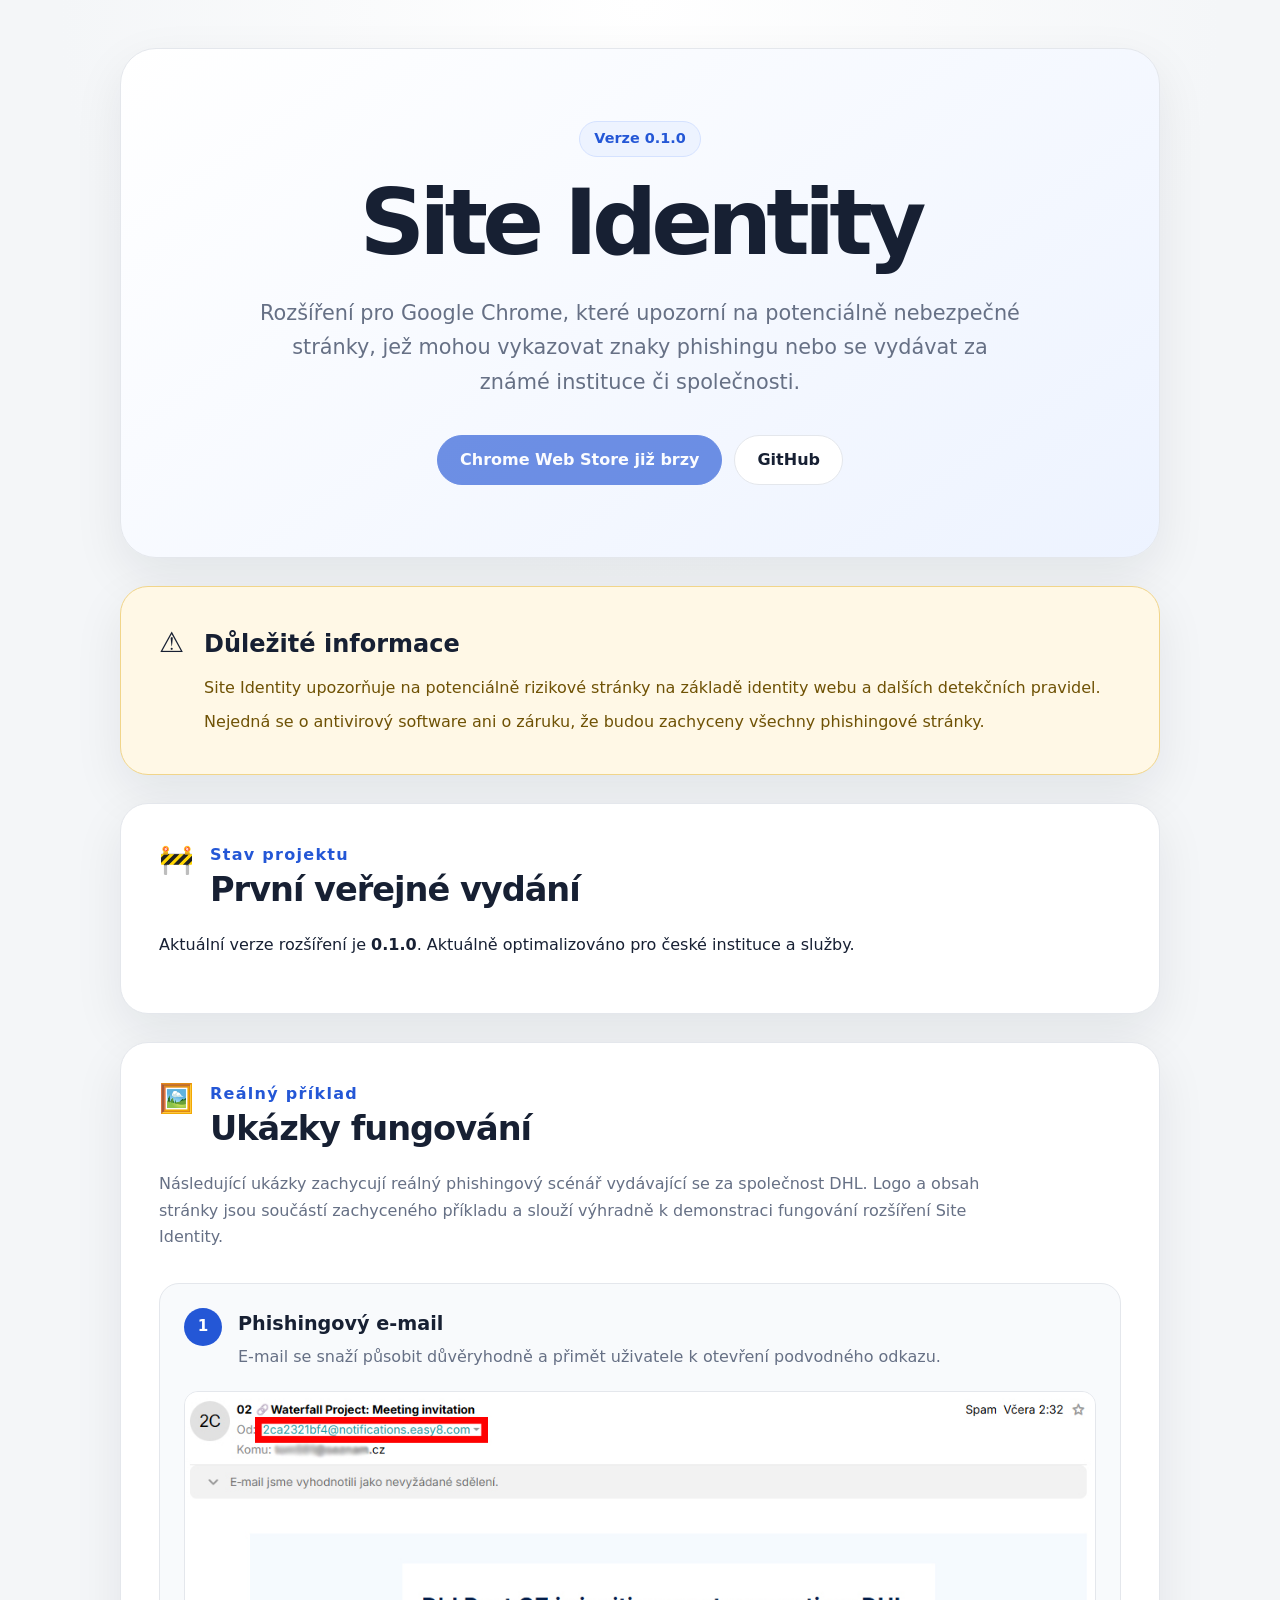
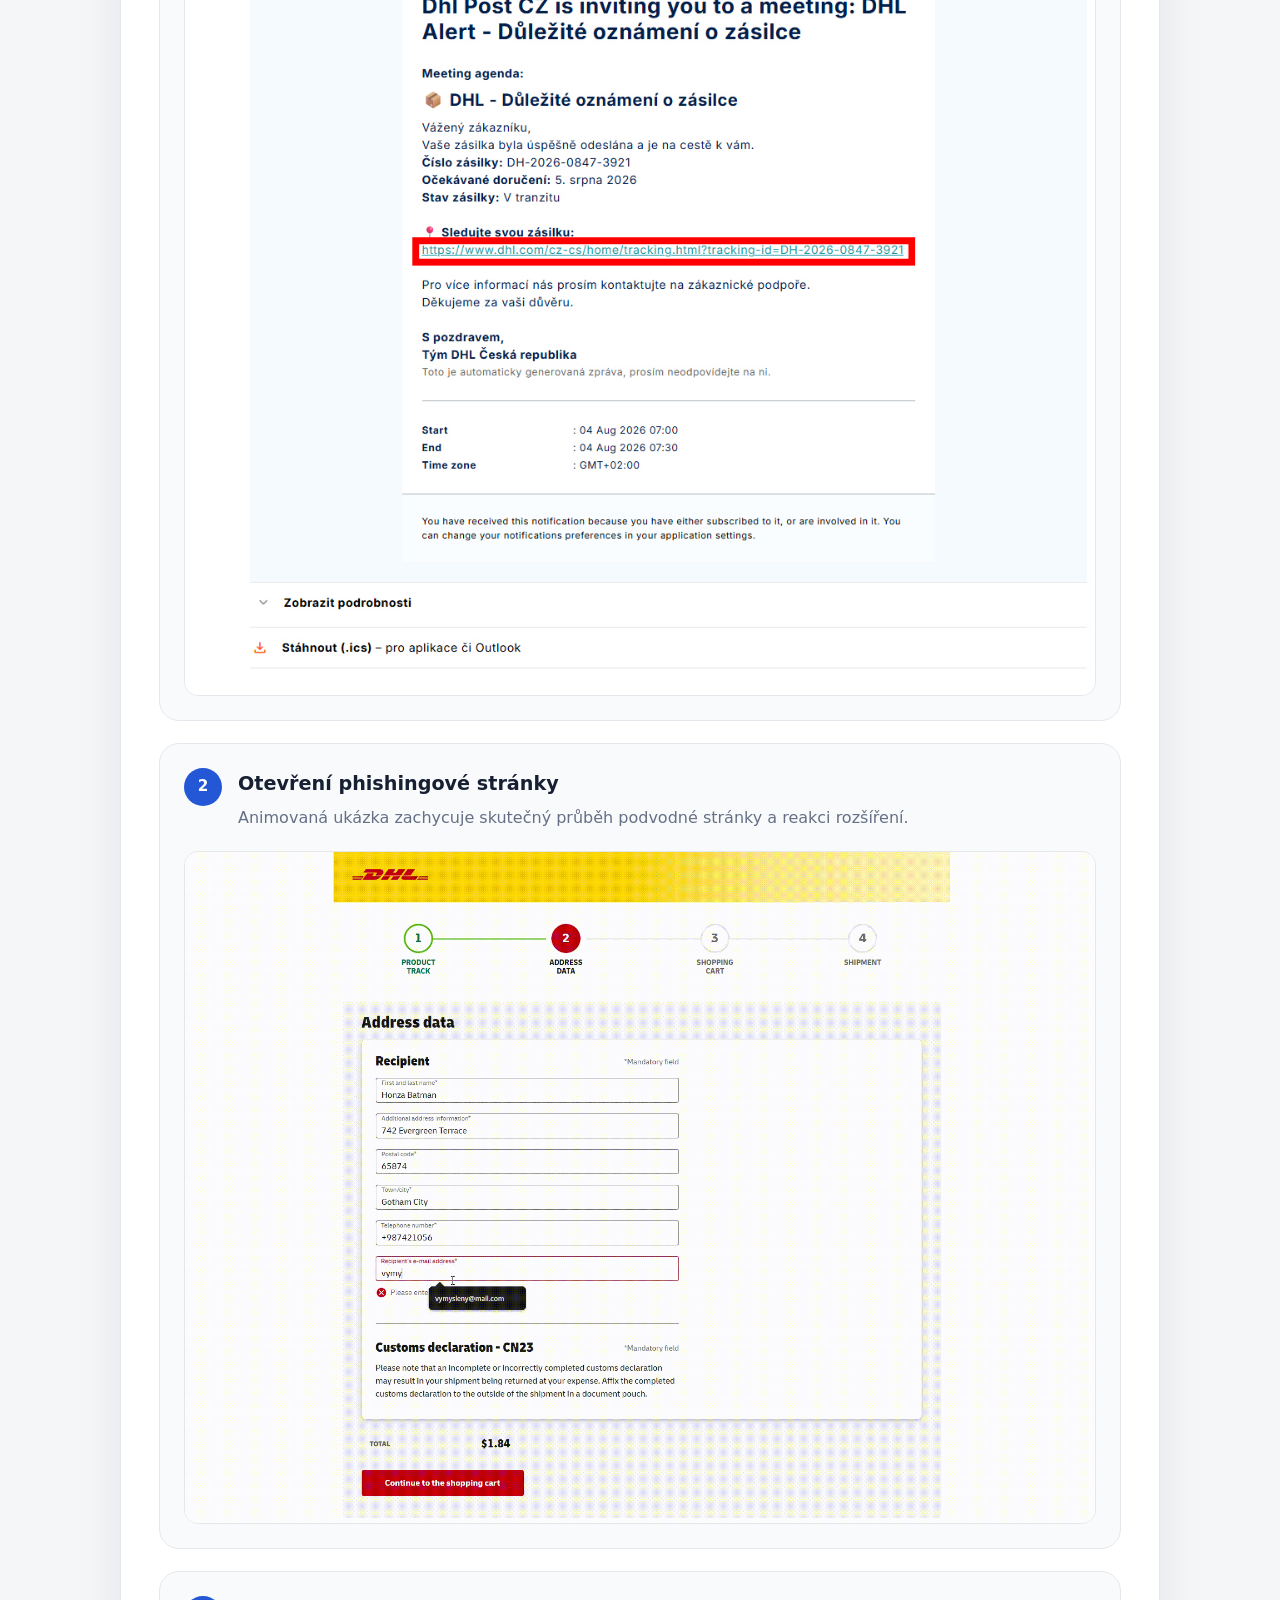
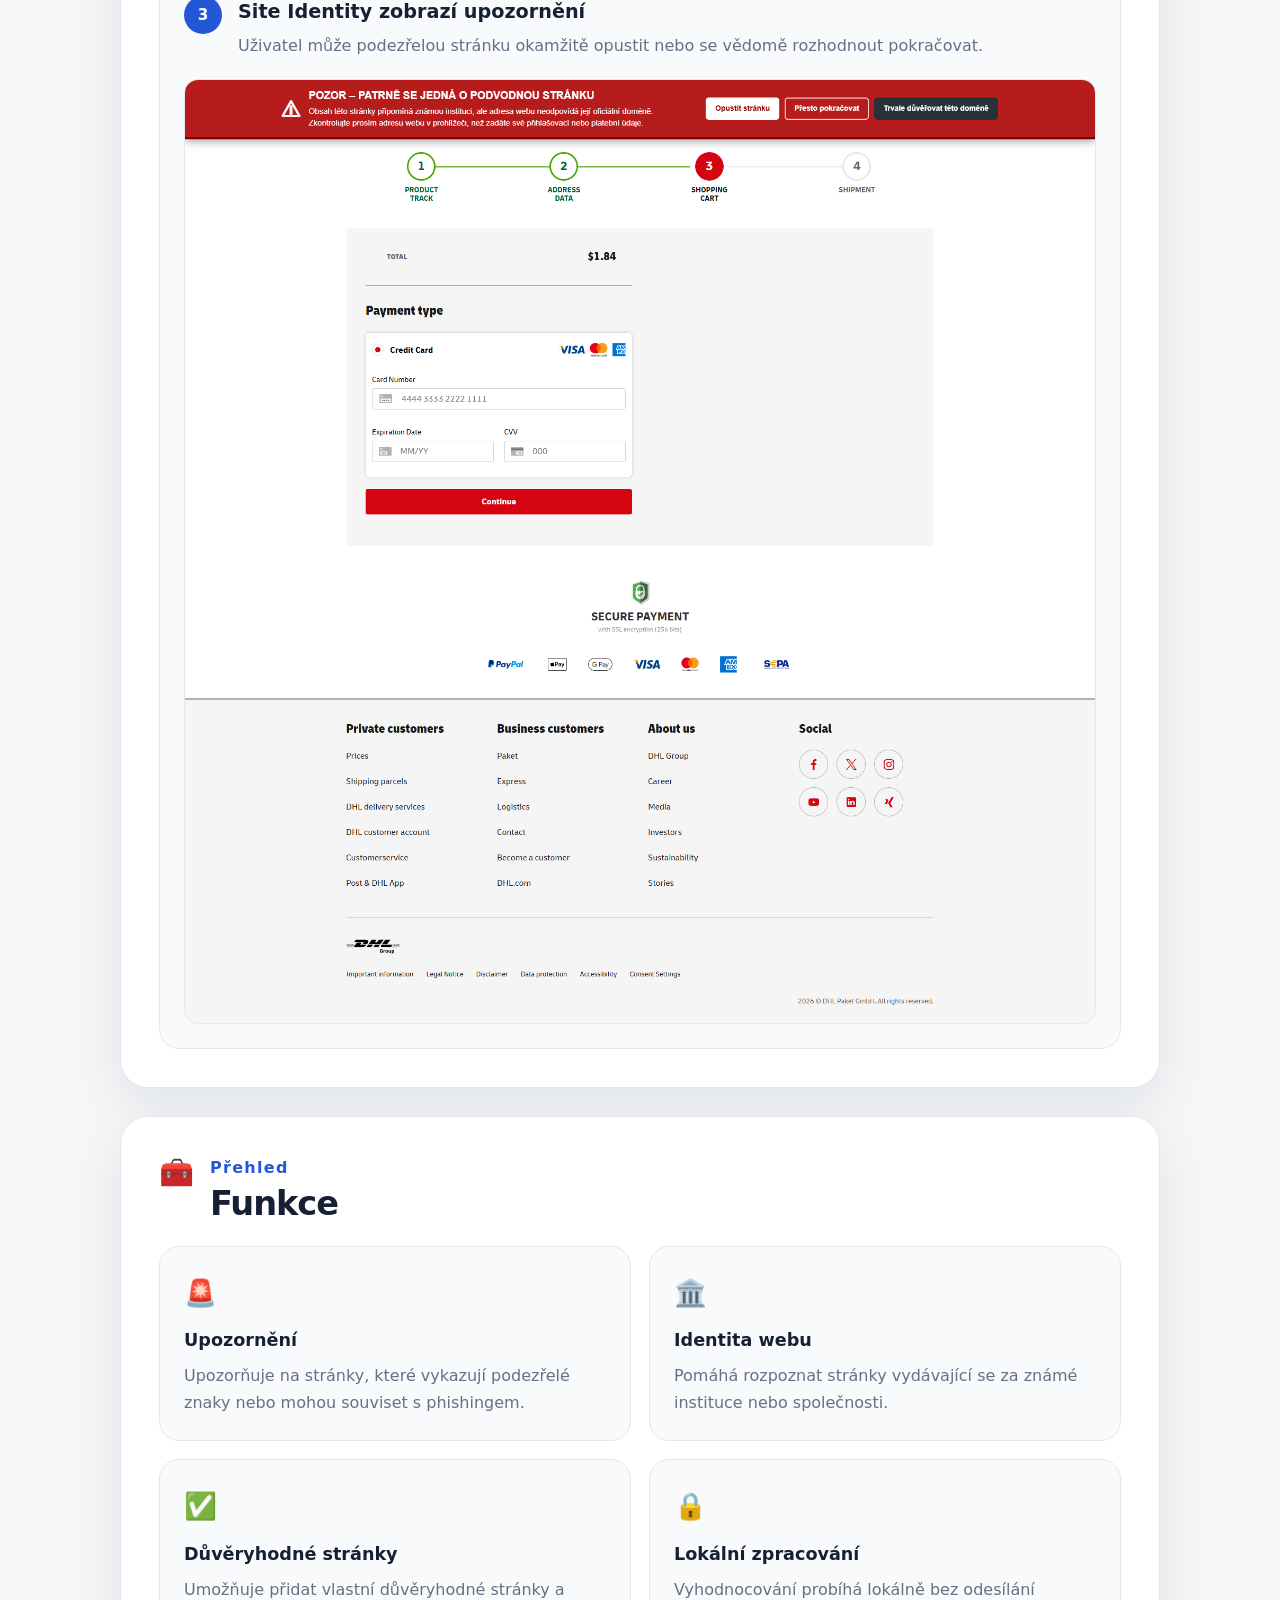
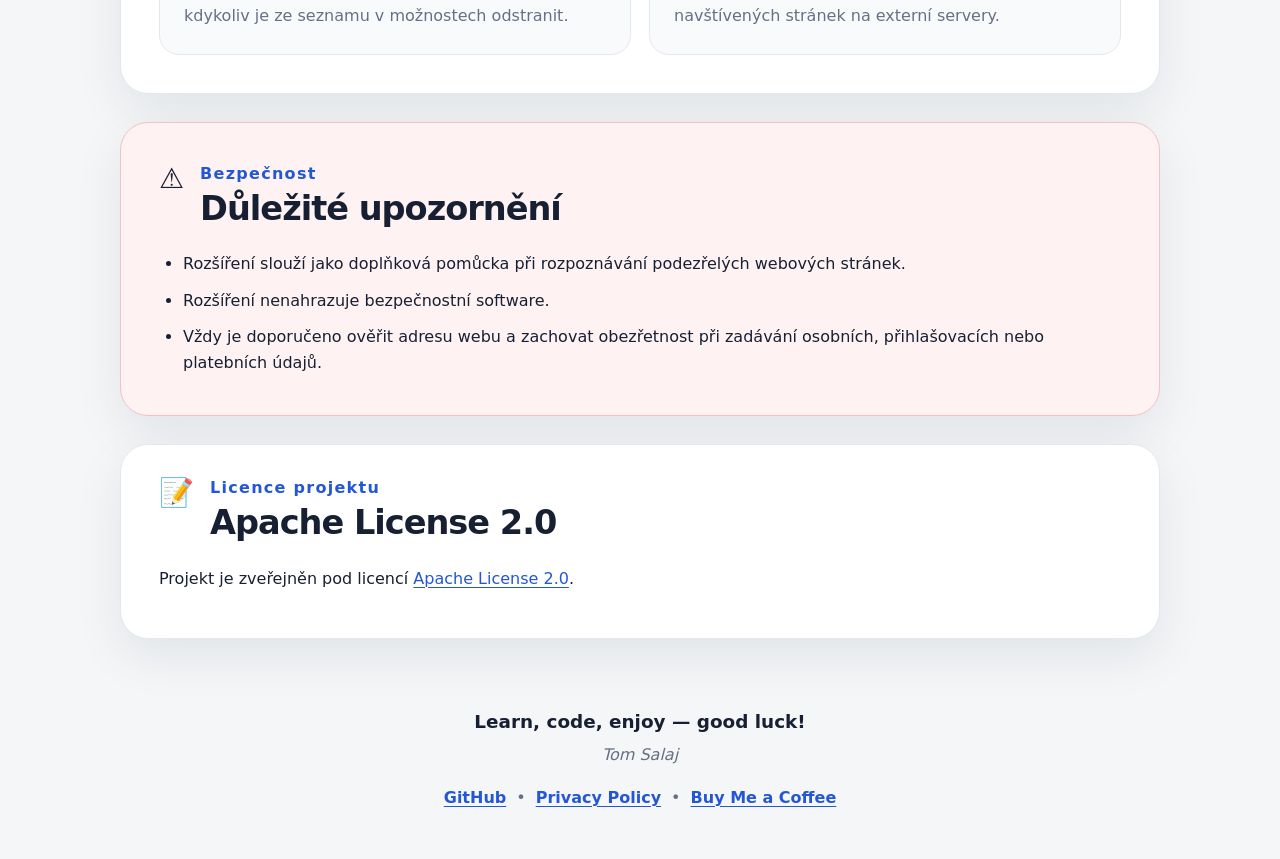
==== docs/index.html @ f6812a13 "Revise index.html for Site Identity project Updated the HTML structure and content for the Site Iden" ====
<!DOCTYPE html>
<html lang="cs">
<head>
<meta charset="UTF-8">
<meta name="viewport" content="width=device-width, initial-scale=1.0" >
<meta name="description" content="Site Identity upozorňuje na potenciálně nebezpečné webové stránky, které mohou vykazovat znaky phishingu nebo se vydávat za známé instituce." >
<title>Site Identity
</title>
<link rel="stylesheet" href="style.css">
</head>
<body>
<main class="page">
<!-- Úvod -->
<section class="hero">
<div class="hero-badge"> Verze 0.1.0
</div><h1>Site Identity</h1>
<p class="hero-description"> Rozšíření pro Google Chrome, které upozorní na potenciálně nebezpečné stránky, jež mohou vykazovat znaky phishingu nebo se vydávat za známé instituce či společnosti.
</p>
<div class="hero-actions">
<!-- Odkaz doplníš po vydání v Chrome Web Store -->
<a class="button button-primary button-disabled" href="#" aria-disabled="true" > Chrome Web Store již brzy</a>
<a class="button button-secondary" href="https://github.com/tom591/site-identity" target="_blank" rel="noopener noreferrer" > GitHub </a>
</div>
</section>
<!-- Bezpečnostní upozornění -->
<section class="card warning-card">
<div class="section-icon"> ⚠️
</div>
<div><h2>Důležité informace</h2>
<p> Site Identity upozorňuje na potenciálně rizikové stránky na základě identity webu a dalších detekčních pravidel.
</p>
<p> Nejedná se o antivirový software ani o záruku, že budou zachyceny všechny phishingové stránky.
</p>
</div>
</section>
<!-- Stav projektu -->
<section class="card">
<div class="section-heading">
<span class="section-icon">🚧
</span>
<div>
<p class="section-label">Stav projektu
</p><h2>První veřejné vydání</h2>
</div>
</div>
<p> Aktuální verze rozšíření je <strong>0.1.0</strong>. Aktuálně optimalizováno pro české instituce a služby.
</p>
</section>
<!-- Ukázky -->
<section class="card">
<div class="section-heading">
<span class="section-icon">🖼️
</span>
<div>
<p class="section-label">Reálný příklad
</p><h2>Ukázky fungování</h2>
</div>
</div>
<p class="section-introduction"> Následující ukázky zachycují reálný phishingový scénář vydávající se za společnost DHL. Logo a obsah stránky jsou součástí zachyceného příkladu a slouží výhradně k demonstraci fungování rozšíření Site Identity.
</p>
<article class="media-block">
<div class="media-heading">
<span class="media-number">1
</span>
<div><h3>Phishingový e-mail</h3>
<p> E-mail se snaží působit důvěryhodně a přimět uživatele k otevření podvodného odkazu.
</p>
</div>
</div>
<img src="images/phishing-email-example.jpg" alt="Ukázka phishingového e-mailu vydávajícího se za společnost DHL" loading="lazy" >
</article>
<article class="media-block">
<div class="media-heading">
<span class="media-number">2
</span>
<div><h3>Otevření phishingové stránky</h3>
<p> Animovaná ukázka zachycuje skutečný průběh podvodné stránky a reakci rozšíření.
</p>
</div>
</div>
<img src="images/demo-phishing-detection.gif" alt="Animovaná demonstrace detekce phishingové stránky" loading="lazy" >
</article>
<article class="media-block">
<div class="media-heading">
<span class="media-number">3
</span>
<div><h3>Site Identity zobrazí upozornění</h3>
<p> Uživatel může podezřelou stránku okamžitě opustit nebo se vědomě rozhodnout pokračovat.
</p>
</div>
</div>
<img src="images/site-identity-warning.png" alt="Upozornění rozšíření Site Identity na podezřelé stránce" loading="lazy" >
</article>
</section>
<!-- Funkce -->
<section class="card">
<div class="section-heading">
<span class="section-icon">🧰
</span>
<div>
<p class="section-label">Přehled
</p><h2>Funkce</h2>
</div>
</div>
<div class="feature-grid">
<article class="feature">
<span class="feature-icon">🚨
</span><h3>Upozornění</h3>
<p> Upozorňuje na stránky, které vykazují podezřelé znaky nebo mohou souviset s phishingem.
</p>
</article>
<article class="feature">
<span class="feature-icon">🏛️
</span><h3>Identita webu</h3>
<p> Pomáhá rozpoznat stránky vydávající se za známé instituce nebo společnosti.
</p>
</article>
<article class="feature">
<span class="feature-icon">✅
</span><h3>Důvěryhodné stránky</h3>
<p> Umožňuje přidat vlastní důvěryhodné stránky a kdykoliv je ze seznamu v možnostech odstranit.
</p>
</article>
<article class="feature">
<span class="feature-icon">🔒
</span><h3>Lokální zpracování</h3>
<p> Vyhodnocování probíhá lokálně bez odesílání navštívených stránek na externí servery.
</p>
</article>
</div>
</section>
<!-- Bezpečnost -->
<section class="card important-card">
<div class="section-heading">
<span class="section-icon">⚠️
</span>
<div>
<p class="section-label">Bezpečnost
</p><h2>Důležité upozornění</h2>
</div>
</div>
<ul class="important-list">
<li> Rozšíření slouží jako doplňková pomůcka při rozpoznávání podezřelých webových stránek.
</li>
<li> Rozšíření nenahrazuje bezpečnostní software.
</li>
<li> Vždy je doporučeno ověřit adresu webu a zachovat obezřetnost při zadávání osobních, přihlašovacích nebo platebních údajů.
</li>
</ul>
</section>
<!-- Licence -->
<section class="card compact-card">
<div class="section-heading">
<span class="section-icon">📝
</span>
<div>
<p class="section-label">Licence projektu
</p><h2>Apache License 2.0</h2>
</div>
</div>
<p> Projekt je zveřejněn pod licencí
<a href="https://github.com/tom591/site-identity/blob/main/LICENSE" target="_blank" rel="noopener noreferrer" >Apache License 2.0</a>.
</p>
</section>
<!-- Závěr -->
<footer class="footer">
<p class="footer-message"> <strong>Learn, code, enjoy — good luck!</strong>
</p>
<p class="footer-author"> Tom Salaj
</p>
<div class="footer-links">
<a href="https://github.com/tom591/site-identity" target="_blank" rel="noopener noreferrer">GitHub</a>
<span aria-hidden="true">•
</span>
<a href="privacy-policy.html">Privacy Policy</a>
<span aria-hidden="true">•
</span>
<a href="https://www.buymeacoffee.com/tomsalaj" target="_blank" rel="noopener noreferrer">Buy Me a Coffee</a>
</div>
</footer>
</main>
</body>
</html>
---- docs/style.css ----
:root {
	--background: #f4f6f8;
	--surface: #ffffff;
	--surface-soft: #f8fafc;
	--text: #172033;
	--text-muted: #667085;
	--border: #e4e7ec;
	--primary: #2457d6;
	--primary-hover: #1946bb;
	--primary-soft: #edf3ff;
	--warning: #9a6700;
	--warning-background: #fff8e6;
	--warning-border: #f1d58a;
	--danger-background: #fff2f2;
	--danger-border: #f2c1c1;
	--radius-large: 28px;
	--radius-medium: 20px;
	--radius-small: 14px;
	--shadow:    0 18px 50px rgba(16, 24, 40, 0.08);
	--content-width: 1040px;
}
* {
	box-sizing: border-box;
}
html {
	scroll-behavior: smooth;
}
body {
	margin: 0;
	min-width: 320px;
	font-family:    Inter,    system-ui,    -apple-system,    BlinkMacSystemFont,    "Segoe UI",    sans-serif;
	color: var(--text);
background:    radial-gradient(      circle at top,
	#ffffff 0,      var(--background) 580px    );
	line-height: 1.65;
}
img {
	display: block;
	max-width: 100%;
}
a {
	color: var(--primary);
	text-decoration-thickness: 1px;
	text-underline-offset: 3px;
}
a:hover {
	color: var(--primary-hover);
}
.page {
	width: min(    calc(100% - 32px),    var(--content-width)  );
	margin: 0 auto;
	padding: 48px 0 32px;
}
/* Hero */
.hero {
	padding: 72px 56px;
	margin-bottom: 28px;
	text-align: center;
background:    linear-gradient(      145deg,
#ffffff,
	#edf3ff    );
	border: 1px solid var(--border);
	border-radius: 36px;
	box-shadow: var(--shadow);
}
.hero-badge {
	display: inline-flex;
	align-items: center;
	min-height: 34px;
	padding: 5px 14px;
	margin-bottom: 20px;
	color: var(--primary);
	background: var(--primary-soft);
	border: 1px solid #d5e2ff;
	border-radius: 999px;
	font-size: 0.9rem;
	font-weight: 700;
}
.hero h1 {
	margin: 0;
	font-size: clamp(3rem, 8vw, 5.7rem);
	line-height: 1;
	letter-spacing: -0.065em;
}
.hero-description {
	max-width: 760px;
	margin: 28px auto 0;
	color: var(--text-muted);
	font-size: clamp(1.05rem, 2.5vw, 1.3rem);
}
.hero-actions {
	display: flex;
	flex-wrap: wrap;
	justify-content: center;
	gap: 12px;
	margin-top: 36px;
}
.button {
	display: inline-flex;
	align-items: center;
	justify-content: center;
	min-height: 48px;
	padding: 11px 22px;
	border-radius: 999px;
	font-weight: 750;
	text-decoration: none;
	transition:    transform 150ms ease,    background-color 150ms ease,    border-color 150ms ease;
}
.button:hover {
	transform: translateY(-2px);
}
.button-primary {
	color: #ffffff;
	background: var(--primary);
	border: 1px solid var(--primary);
}
.button-primary:hover {
	color: #ffffff;
	background: var(--primary-hover);
}
.button-secondary {
	color: var(--text);
	background: #ffffff;
	border: 1px solid var(--border);
}
.button-secondary:hover {
	color: var(--text);
	border-color: #bbc4d1;
}
.button-disabled {
	pointer-events: none;
	opacity: 0.65;
}
/* Karty */
.card {
	padding: 38px;
	margin-bottom: 28px;
	background: var(--surface);
	border: 1px solid var(--border);
	border-radius: var(--radius-large);
	box-shadow: var(--shadow);
}
.compact-card {
	padding-top: 30px;
	padding-bottom: 30px;
}
.warning-card {
	display: flex;
	gap: 20px;
	background: var(--warning-background);
	border-color: var(--warning-border);
}
.warning-card h2 {
	margin-top: 0;
	margin-bottom: 10px;
}
.warning-card p {
	margin-top: 8px;
	margin-bottom: 0;
	color: #6f5205;
}
.important-card {
	background: var(--danger-background);
	border-color: var(--danger-border);
}
.section-heading {
	display: flex;
	align-items: flex-start;
	gap: 16px;
	margin-bottom: 22px;
}
.section-icon {
	flex: 0 0 auto;
	font-size: 1.75rem;
	line-height: 1.3;
}
.section-label {
	margin: 0 0 2px;
	color: var(--primary);
	font-size: 1.00rem;
	font-weight: 700;
	letter-spacing: 0.08em;
}
.section-heading h2, .card > h2 {
	margin: 0;
	font-size: clamp(1.6rem, 4vw, 2.1rem);
	line-height: 1.2;
	letter-spacing: -0.03em;
}
.section-introduction {
	max-width: 850px;
	margin-top: 0;
	margin-bottom: 32px;
	color: var(--text-muted);
}
/* Uk�zky */
.media-block {
	padding: 24px;
	margin-top: 22px;
	background: var(--surface-soft);
	border: 1px solid var(--border);
	border-radius: var(--radius-medium);
}
.media-heading {
	display: flex;
	gap: 16px;
	margin-bottom: 20px;
}
.media-number {
	display: inline-flex;
	align-items: center;
	justify-content: center;
	flex: 0 0 38px;
	width: 38px;
	height: 38px;
	color: #ffffff;
	background: var(--primary);
	border-radius: 50%;
	font-size: 0.95rem;
	font-weight: 800;
}
.media-heading h3 {
	margin: 0 0 5px;
	font-size: 1.2rem;
}
.media-heading p {
	margin: 0;
	color: var(--text-muted);
}
.media-block img {
	width: 100%;
	background: #ffffff;
	border: 1px solid var(--border);
	border-radius: var(--radius-small);
}
/* Funkce */
.feature-grid {
	display: grid;
	grid-template-columns: repeat(2, minmax(0, 1fr));
	gap: 18px;
}
.feature {
	padding: 24px;
	background: var(--surface-soft);
	border: 1px solid var(--border);
	border-radius: var(--radius-medium);
}
.feature-icon {
	display: block;
	margin-bottom: 12px;
	font-size: 1.65rem;
}
.feature h3 {
	margin: 0 0 8px;
	font-size: 1.1rem;
}
.feature p {
	margin: 0;
	color: var(--text-muted);
}
/* Upozorn�n� */
.important-list {
	padding-left: 24px;
	margin-top: 0;
	margin-bottom: 0;
}
.important-list li + li {
	margin-top: 10px;
}
/* Pati�ka */
.footer {
	padding: 40px 20px 16px;
	text-align: center;
}
.footer-message {
	margin: 0;
	font-size: 1.15rem;
}
.footer-author {
	margin: 5px 0 16px;
	color: var(--text-muted);
	font-style: italic;
}
.footer-links {
	display: flex;
	flex-wrap: wrap;
	justify-content: center;
	gap: 10px;
	color: var(--text-muted);
}
.footer-links a {
	font-weight: 650;
}
/* Responzivita */
@media (max-width: 720px) {
.page {
	width: min(      calc(100% - 20px),      var(--content-width)    );
	padding-top: 18px;
}
.hero {
	padding: 52px 24px;
	border-radius: 26px;
}
.hero h1 {
	font-size: clamp(2.8rem, 15vw, 4rem);
}
.hero-actions {
	flex-direction: column;
}
.button {
	width: 100%;
}
.card {
	padding: 26px 20px;
	border-radius: 22px;
}
.warning-card {
	display: block;
}
.warning-card .section-icon {
	display: block;
	margin-bottom: 12px;
}
.feature-grid {
	grid-template-columns: 1fr;
}
.media-block {
	padding: 16px;
}
.media-heading {
	align-items: flex-start;
}
}
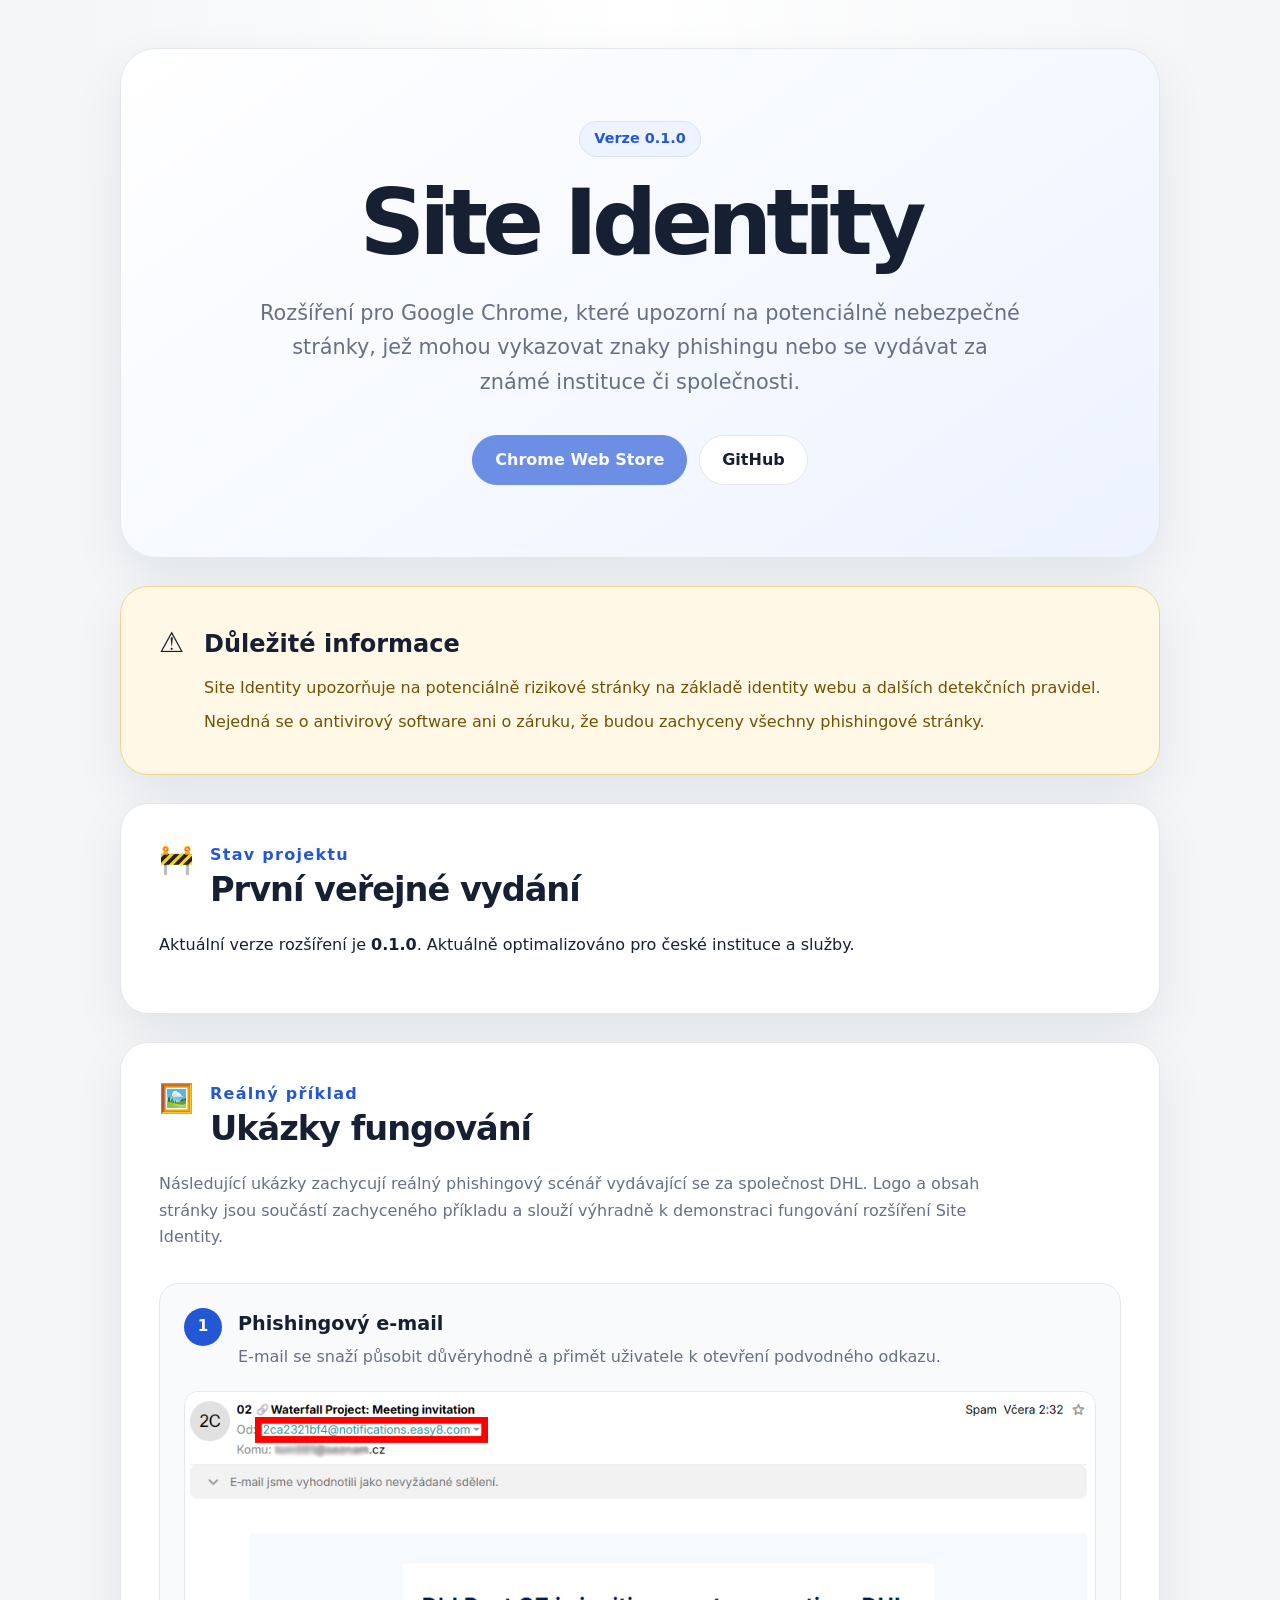
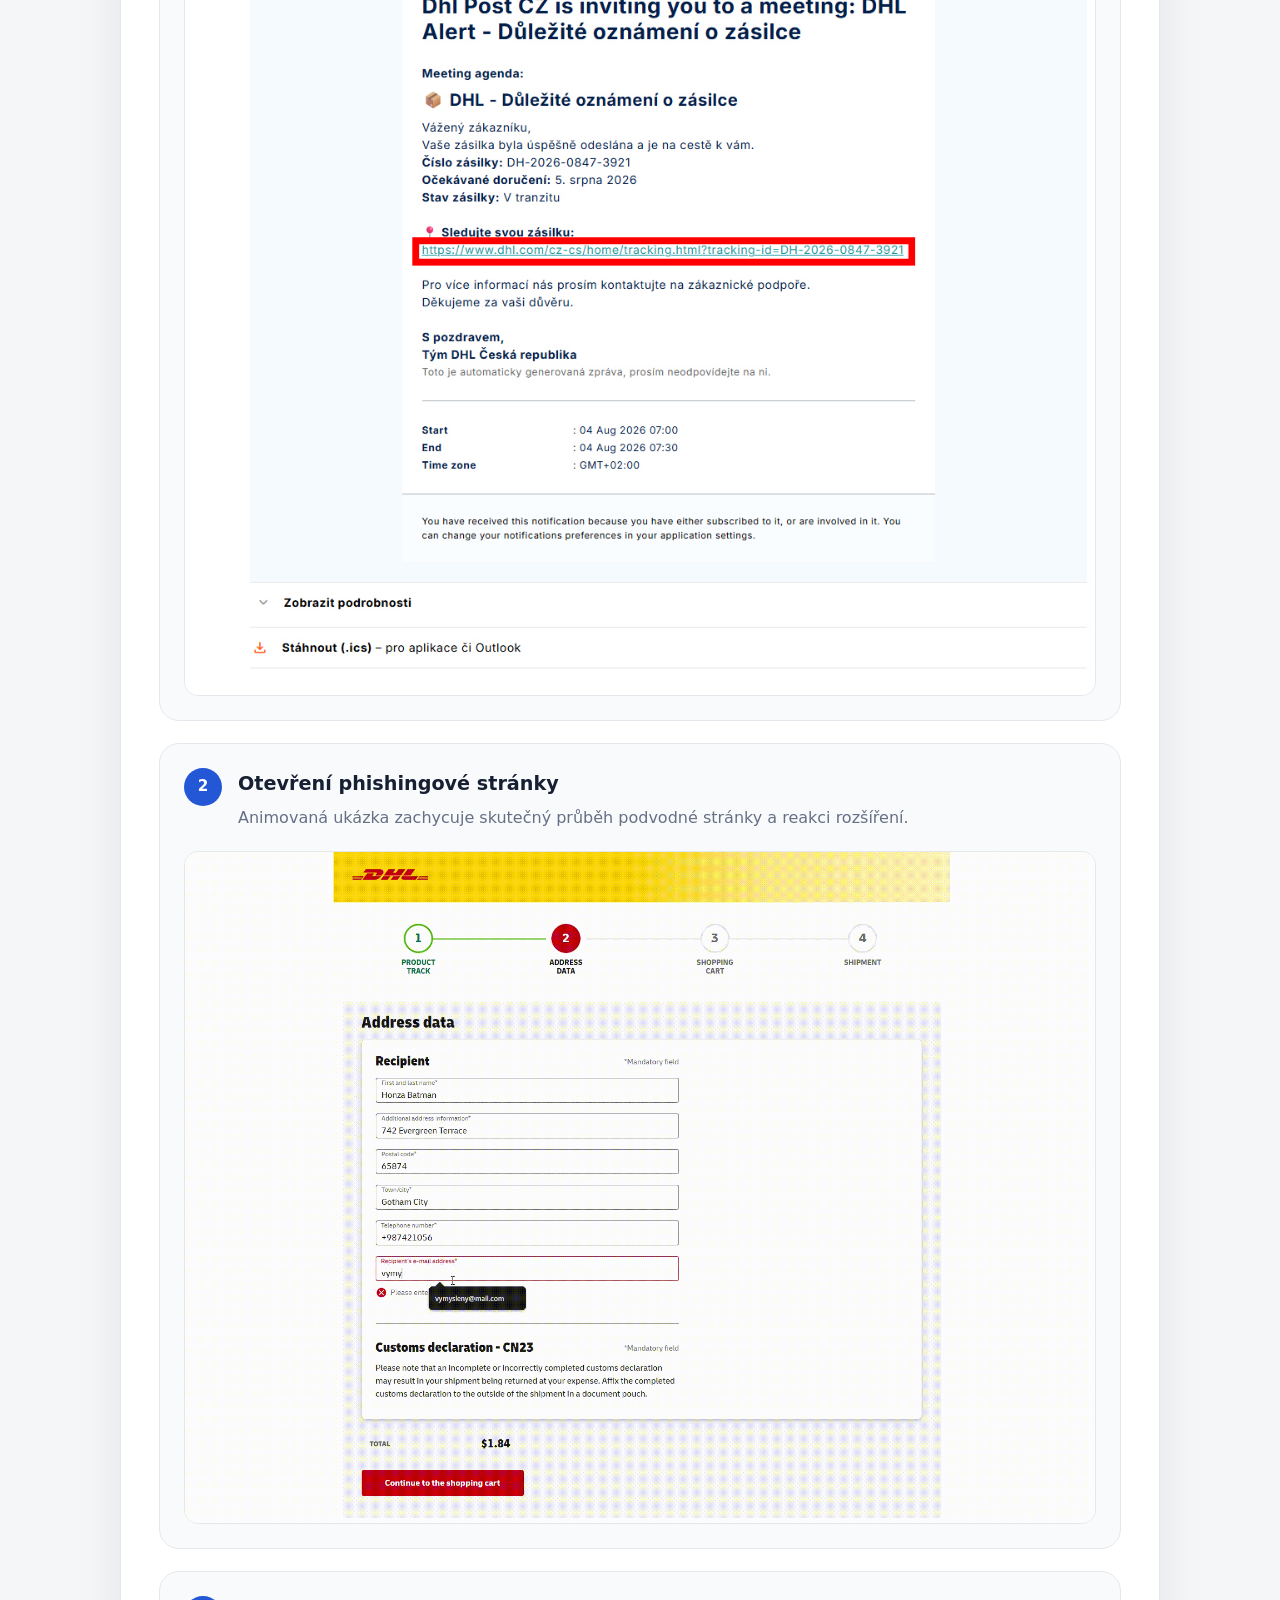
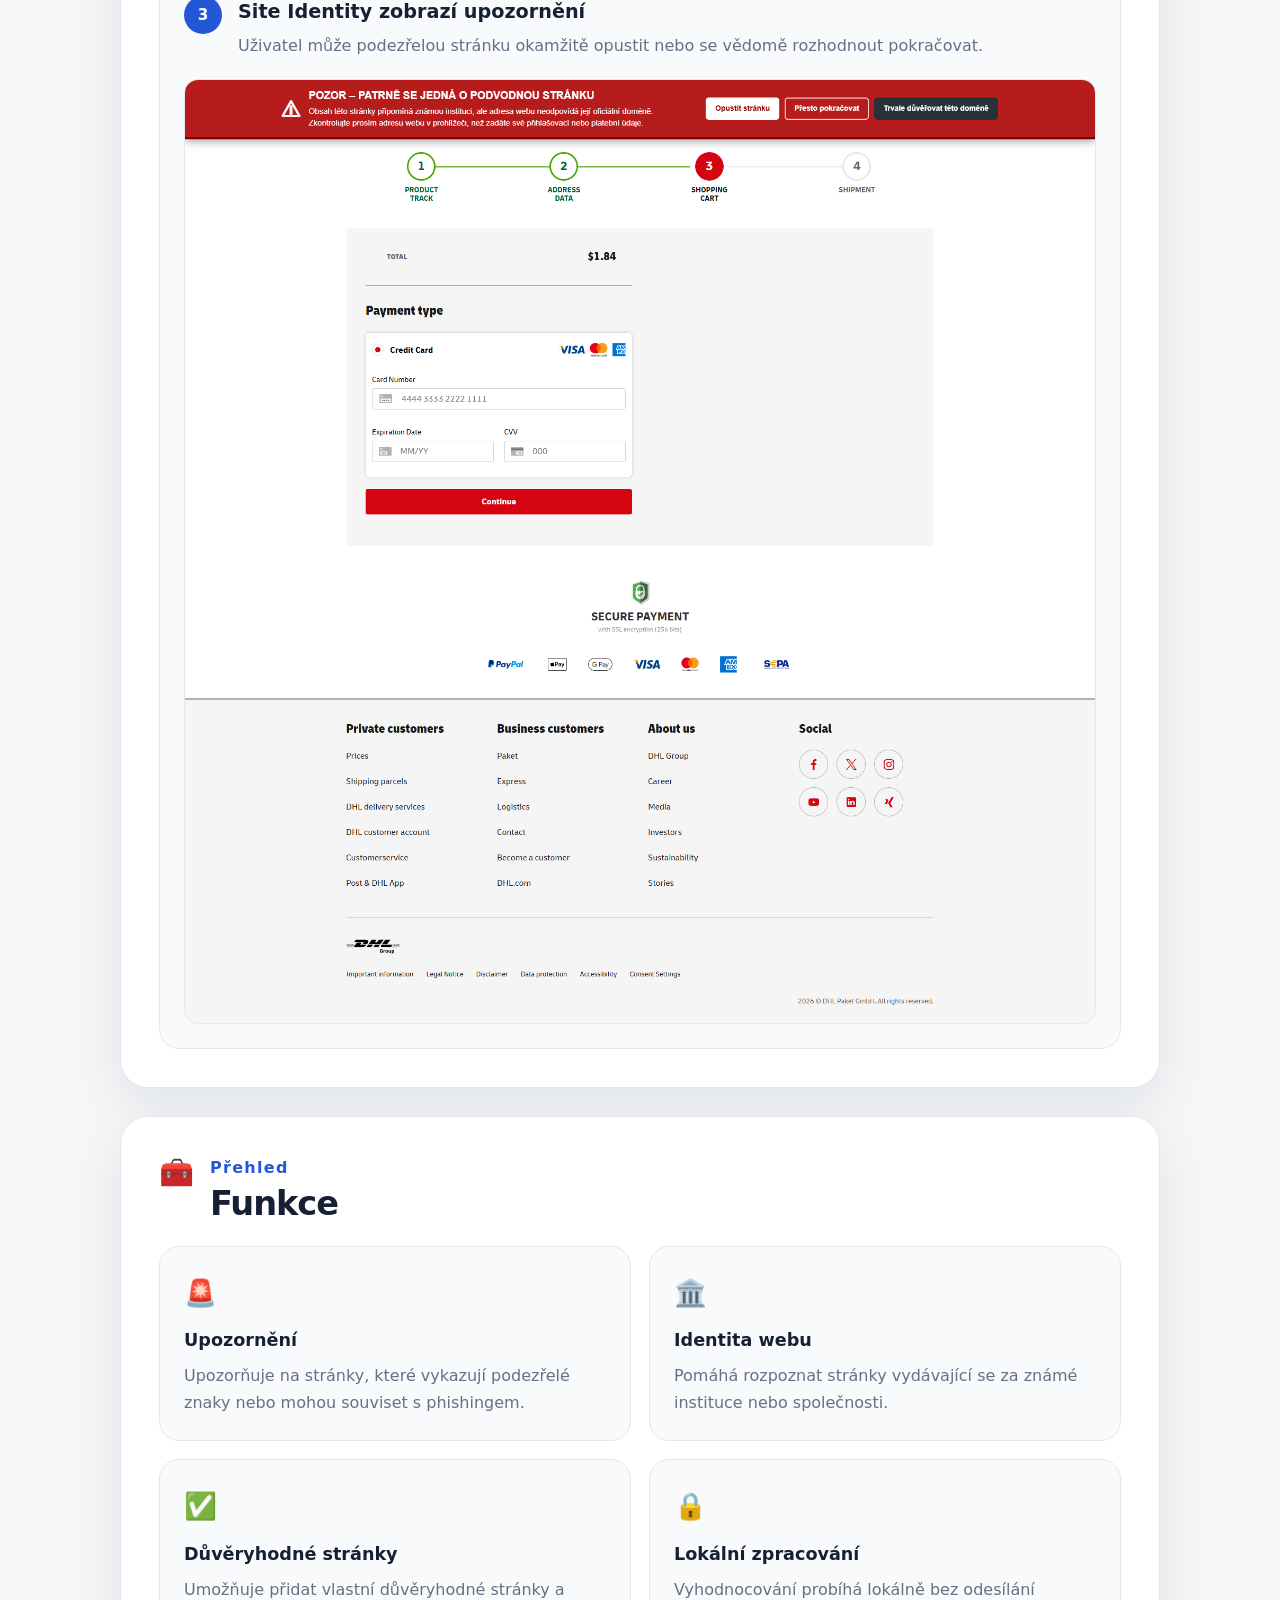
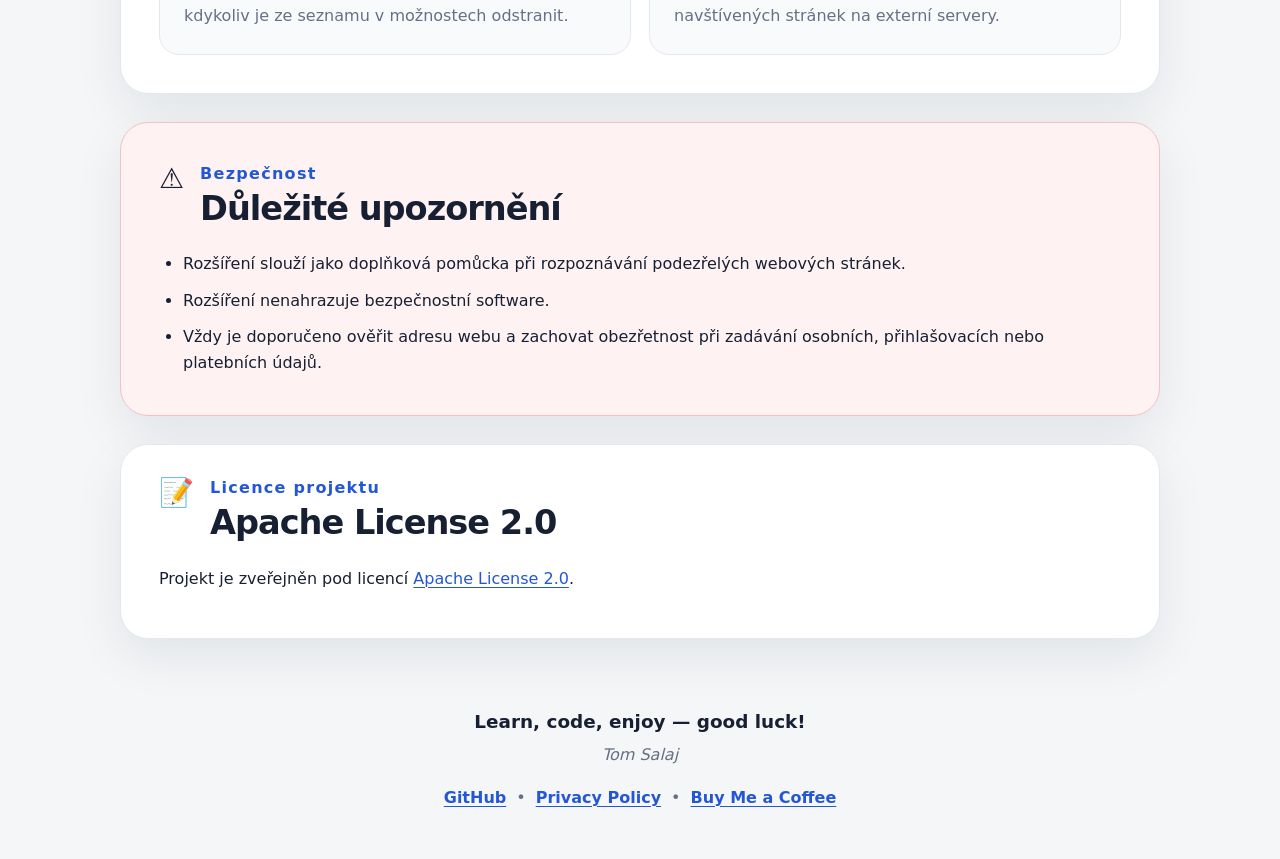
==== commit 34738103: "Add Google site verification meta tag Added Google site verification meta tag for SEO." ====
--- a/docs/index.html
+++ b/docs/index.html
@@ -4,6 +4,7 @@
 <meta charset="UTF-8">
 <meta name="viewport" content="width=device-width, initial-scale=1.0" >
 <meta name="description" content="Site Identity upozorňuje na potenciálně nebezpečné webové stránky, které mohou vykazovat znaky phishingu nebo se vydávat za známé instituce." >
+<meta name="google-site-verification" content="HD3Lw4Ob68nkCvNUrleOzye5oAtL8HYMbpMUky3r5Ic" />
 <title>Site Identity
 </title>
 <link rel="stylesheet" href="style.css">
@@ -18,7 +19,7 @@
 </p>
 <div class="hero-actions">
 <!-- Odkaz doplníš po vydání v Chrome Web Store -->
-<a class="button button-primary button-disabled" href="#" aria-disabled="true" > Chrome Web Store již brzy</a>
+<a class="button button-primary button-disabled" href="https://chromewebstore.google.com/detail/jlnkgpeiammgcjblkjnkpnjlonjhfeog?utm_source=item-share-cb" aria-disabled="true"> Chrome Web Store</a>
 <a class="button button-secondary" href="https://github.com/tom591/site-identity" target="_blank" rel="noopener noreferrer" > GitHub </a>
 </div>
 </section>
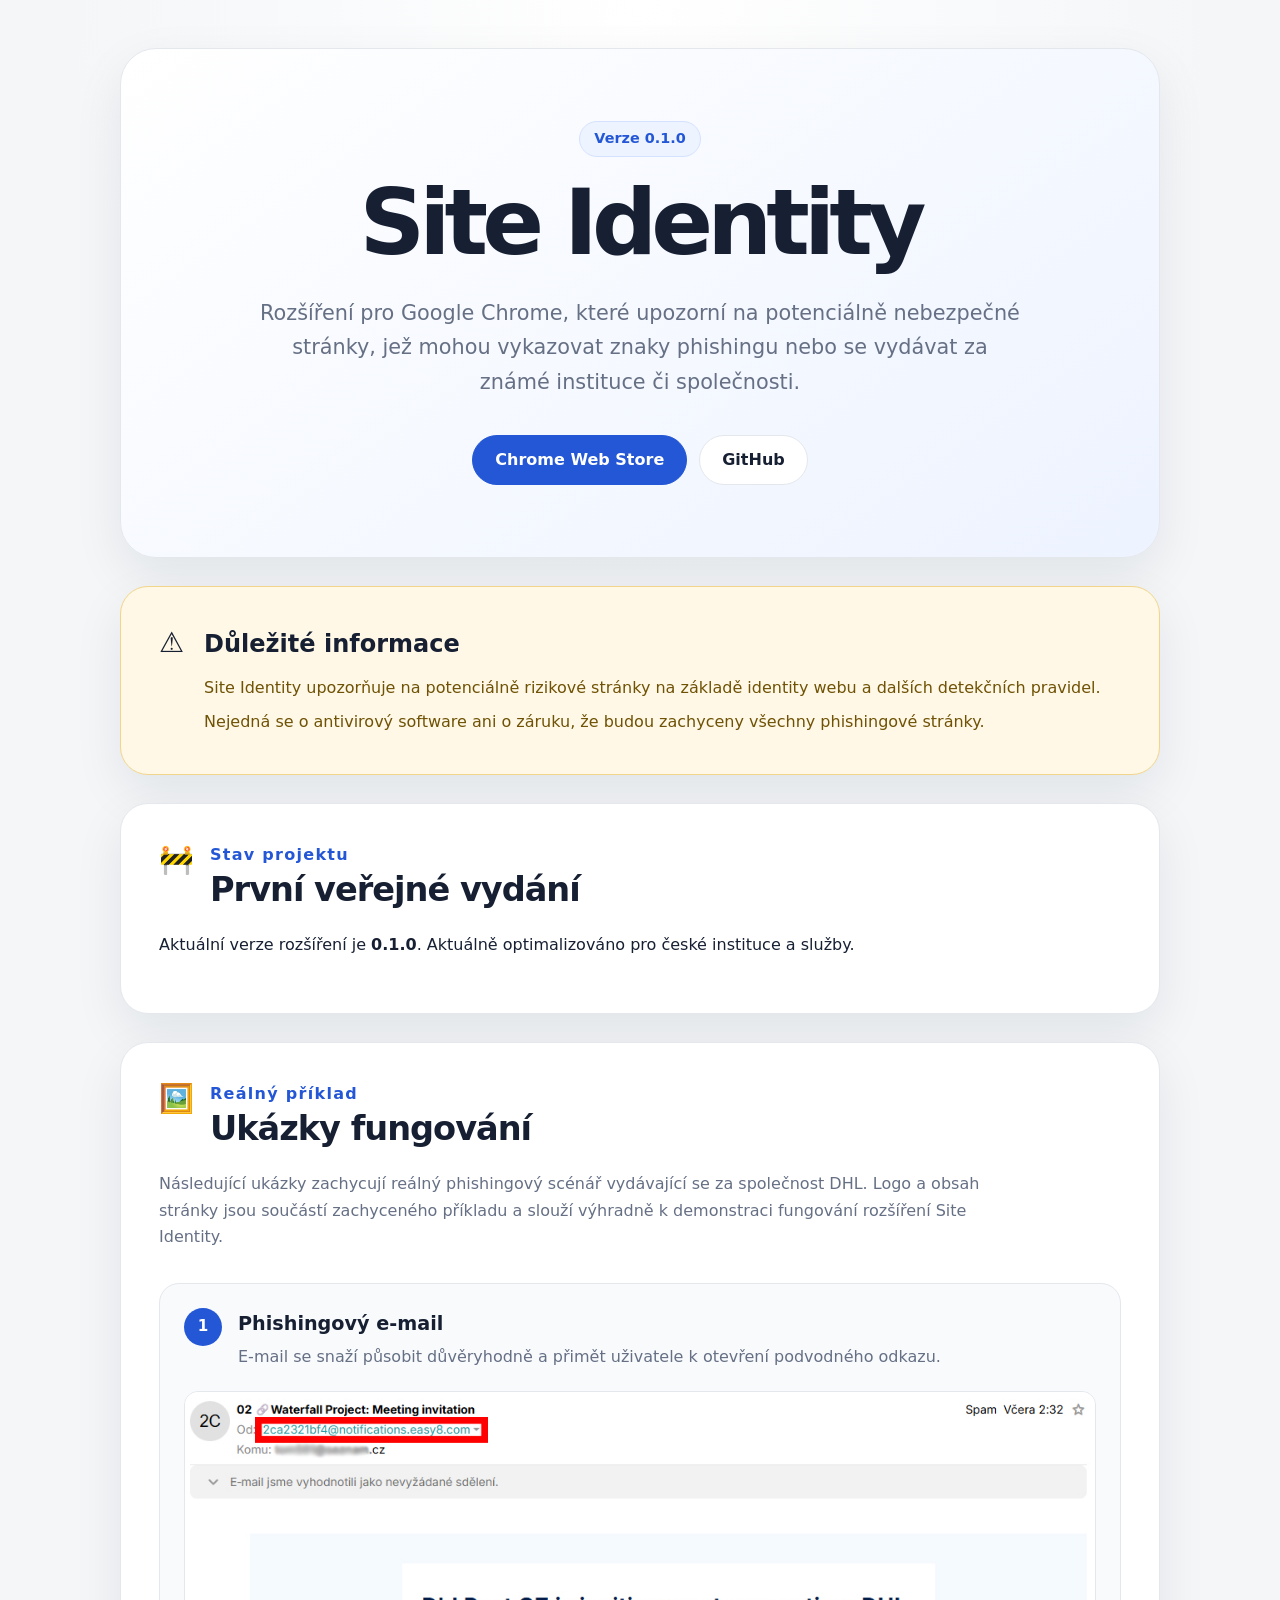
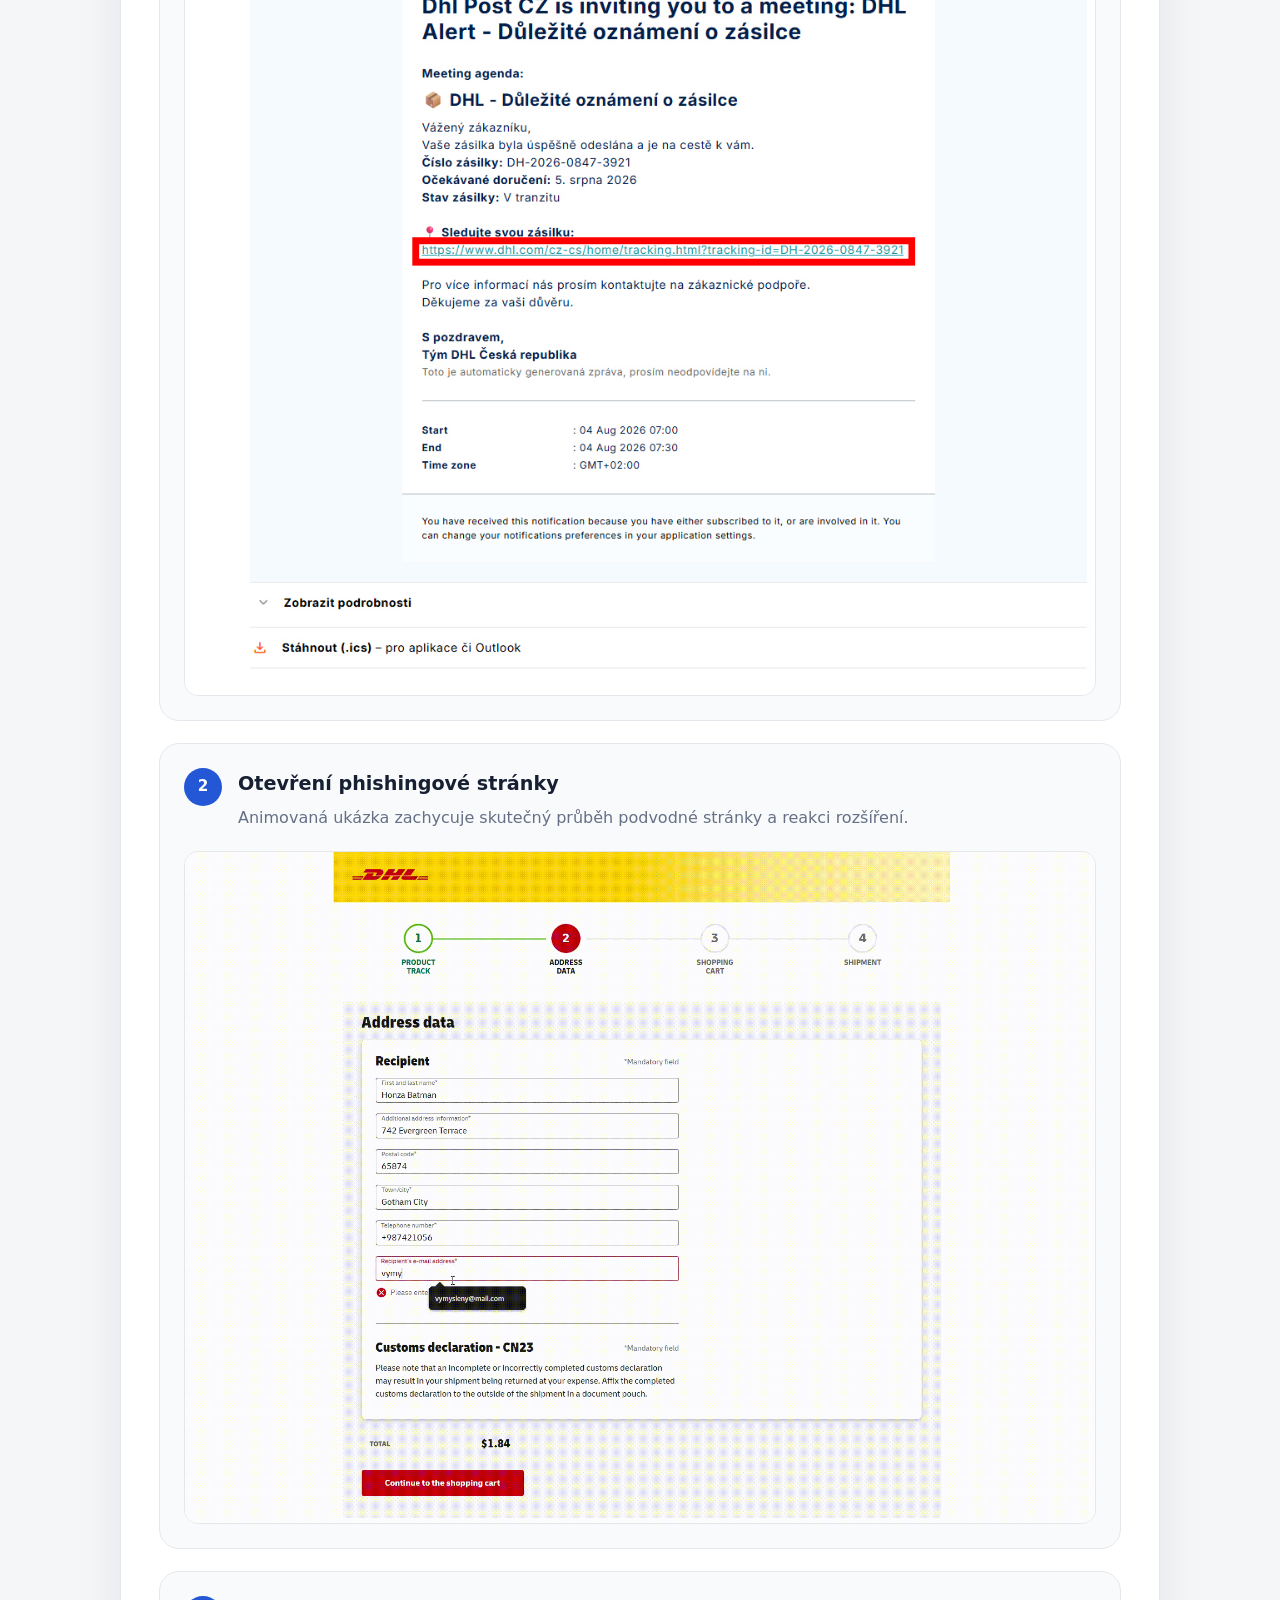
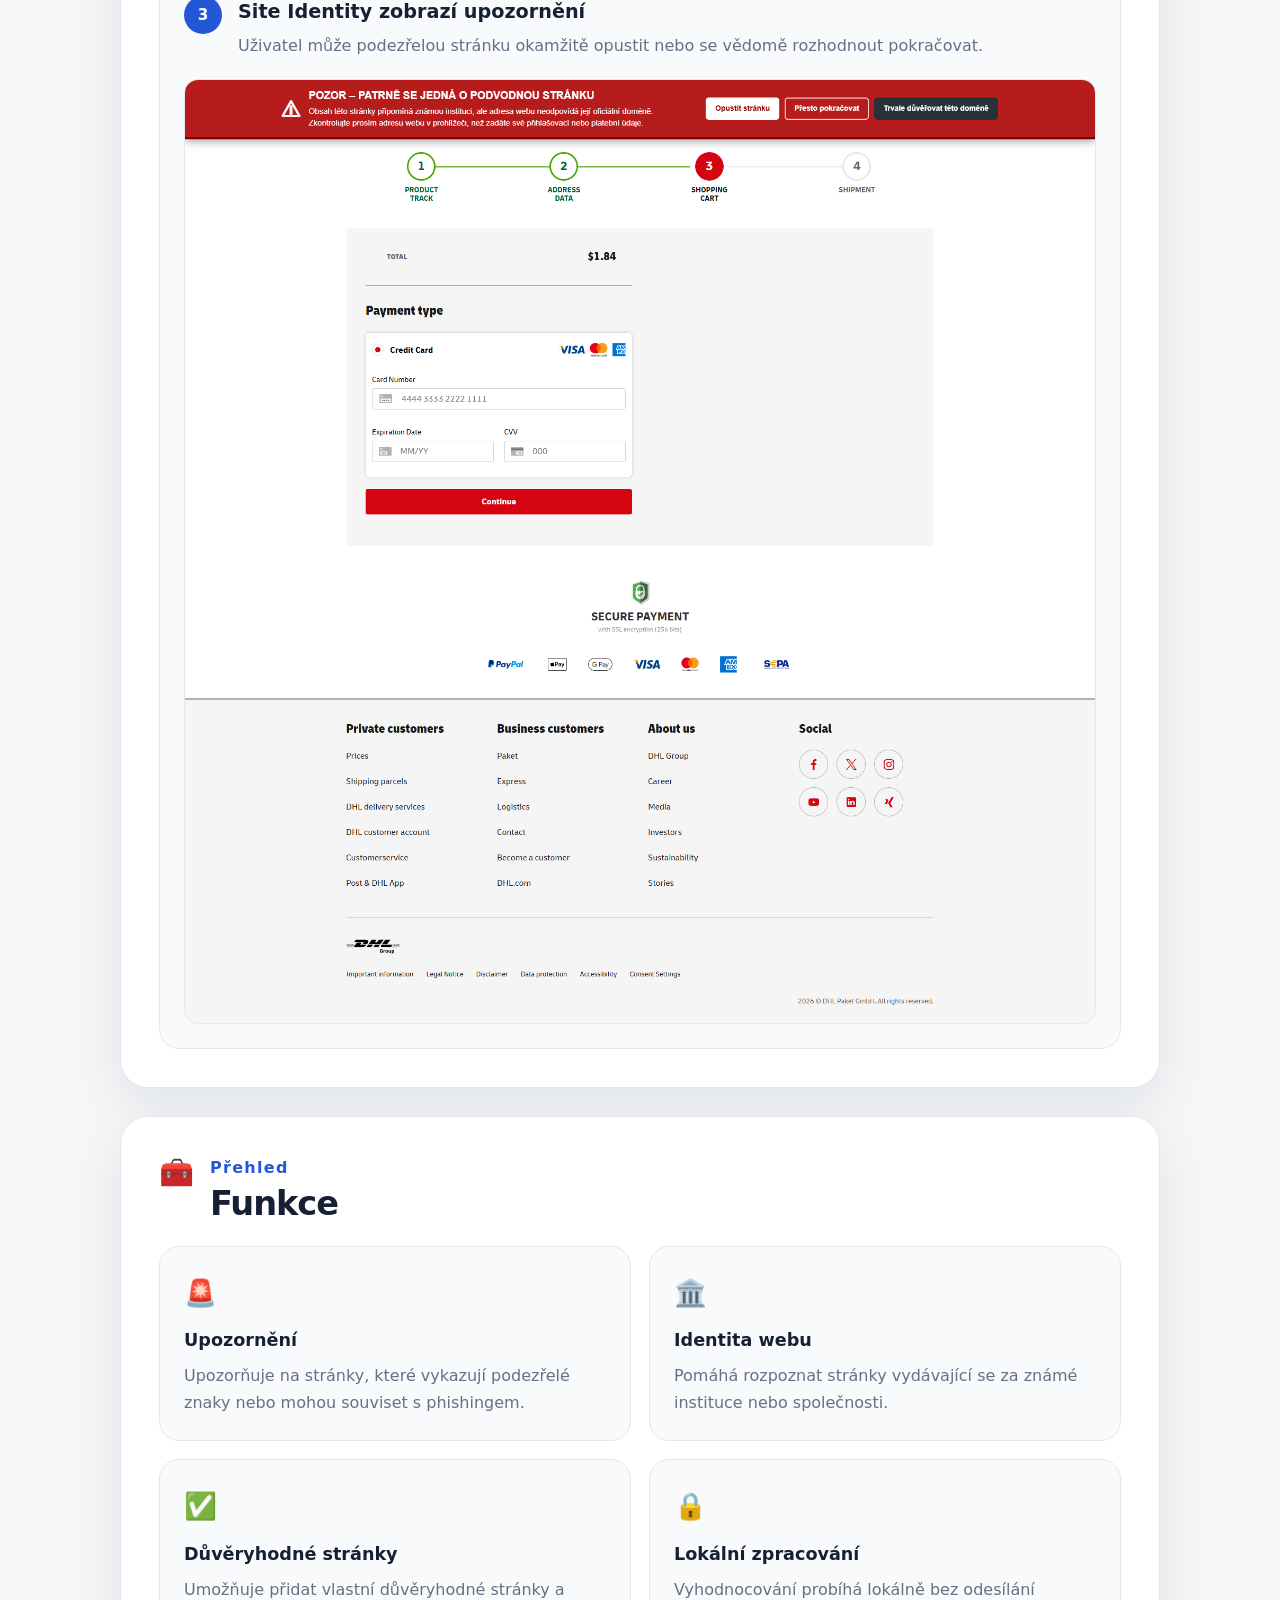
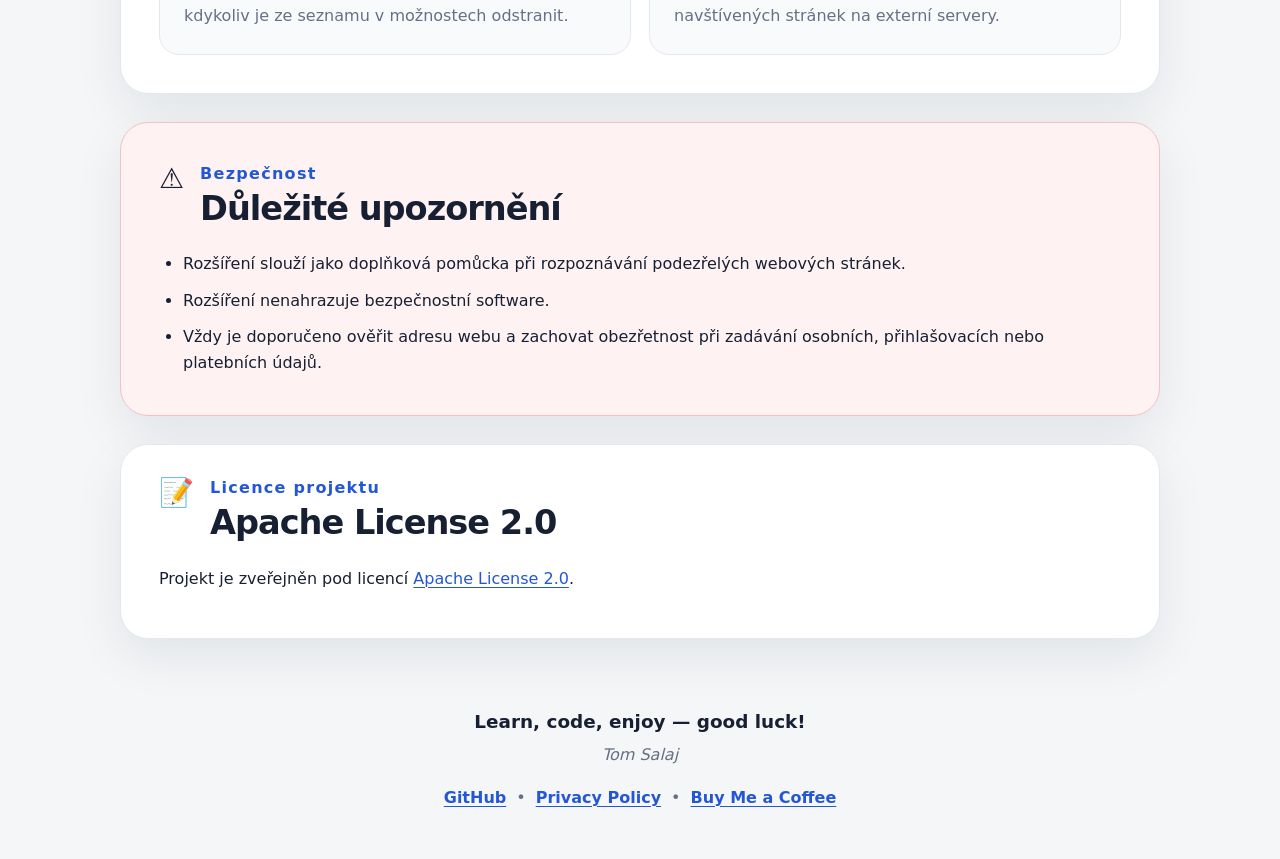
==== commit 85c24e45: "Fix HTML encoding issues in index.html" ====
--- a/docs/index.html
+++ b/docs/index.html
@@ -19,7 +19,7 @@
 </p>
 <div class="hero-actions">
 <!-- Odkaz doplníš po vydání v Chrome Web Store -->
-<a class="button button-primary button-disabled" href="https://chromewebstore.google.com/detail/jlnkgpeiammgcjblkjnkpnjlonjhfeog?utm_source=item-share-cb" aria-disabled="true"> Chrome Web Store</a>
+<a class="button button-primary" href="https://chromewebstore.google.com/detail/jlnkgpeiammgcjblkjnkpnjlonjhfeog?utm_source=item-share-cb" aria-disabled="true"> Chrome Web Store</a>
 <a class="button button-secondary" href="https://github.com/tom591/site-identity" target="_blank" rel="noopener noreferrer" > GitHub </a>
 </div>
 </section>
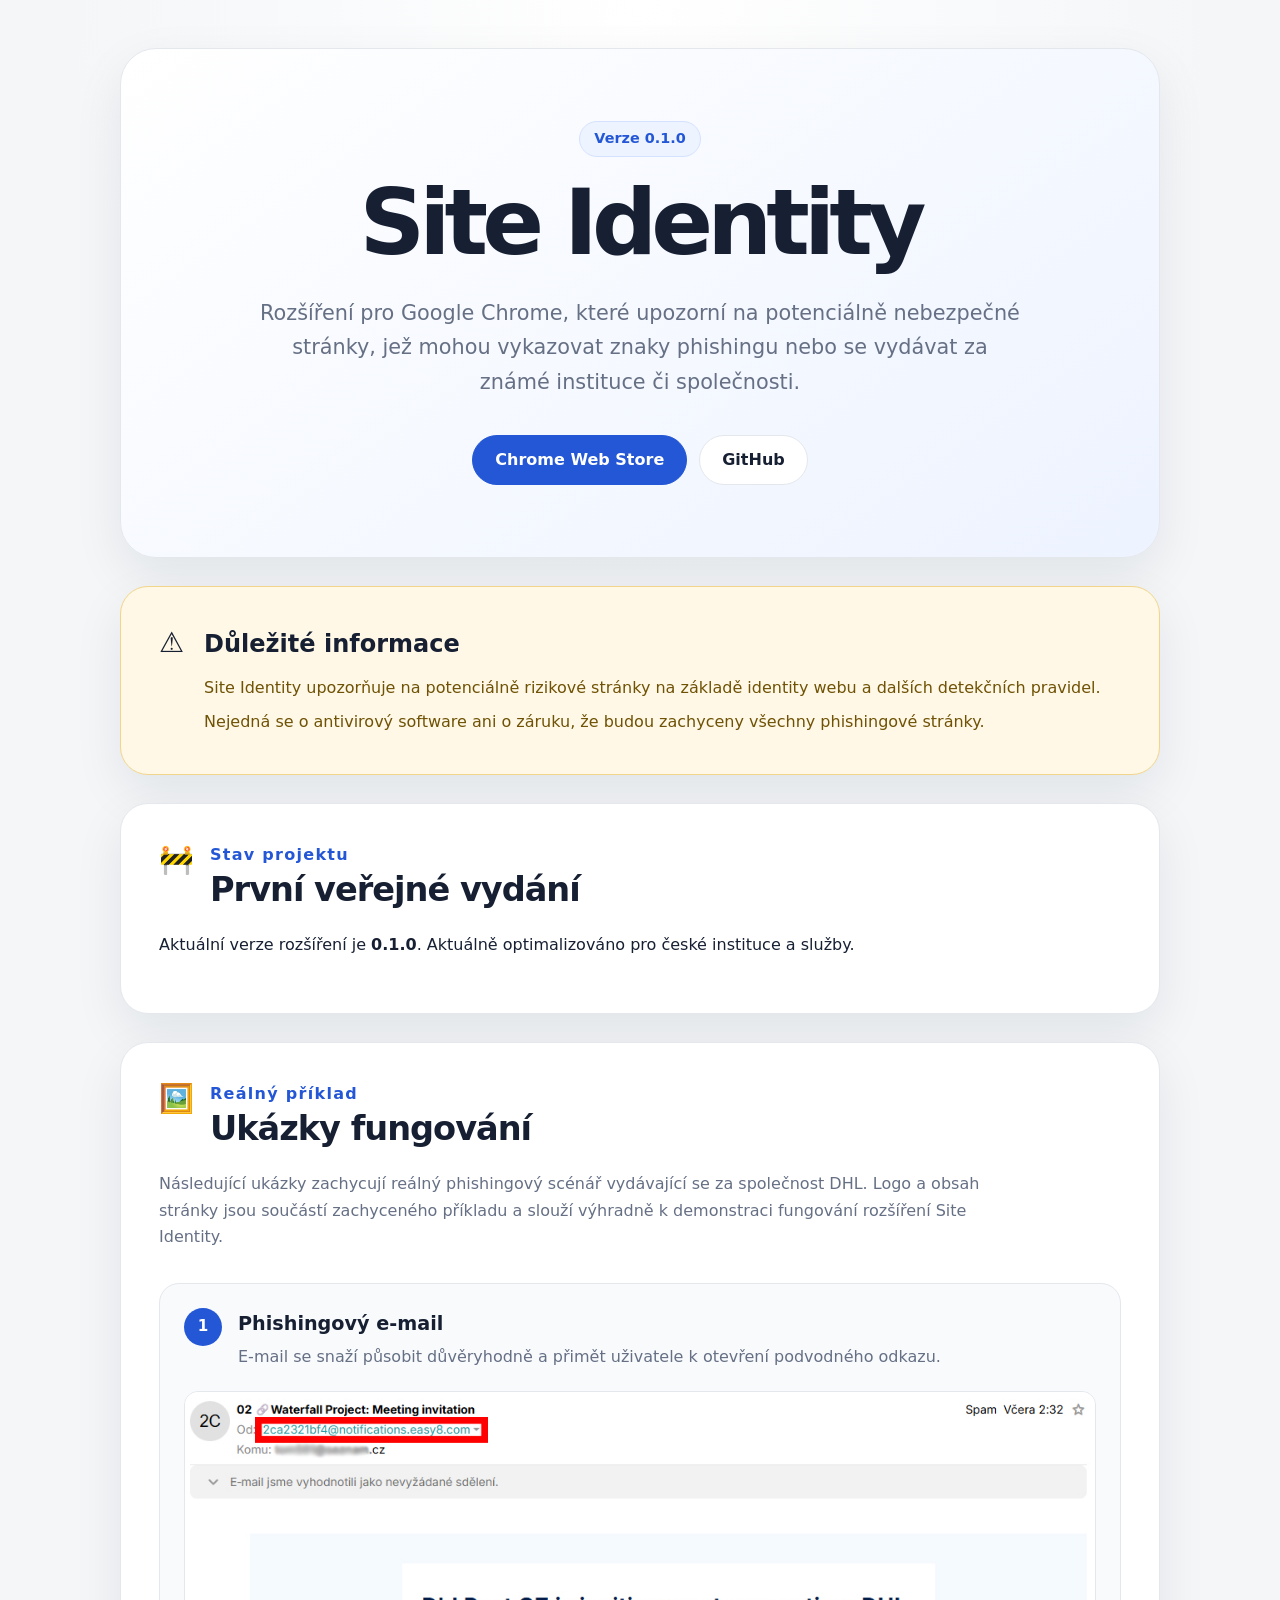
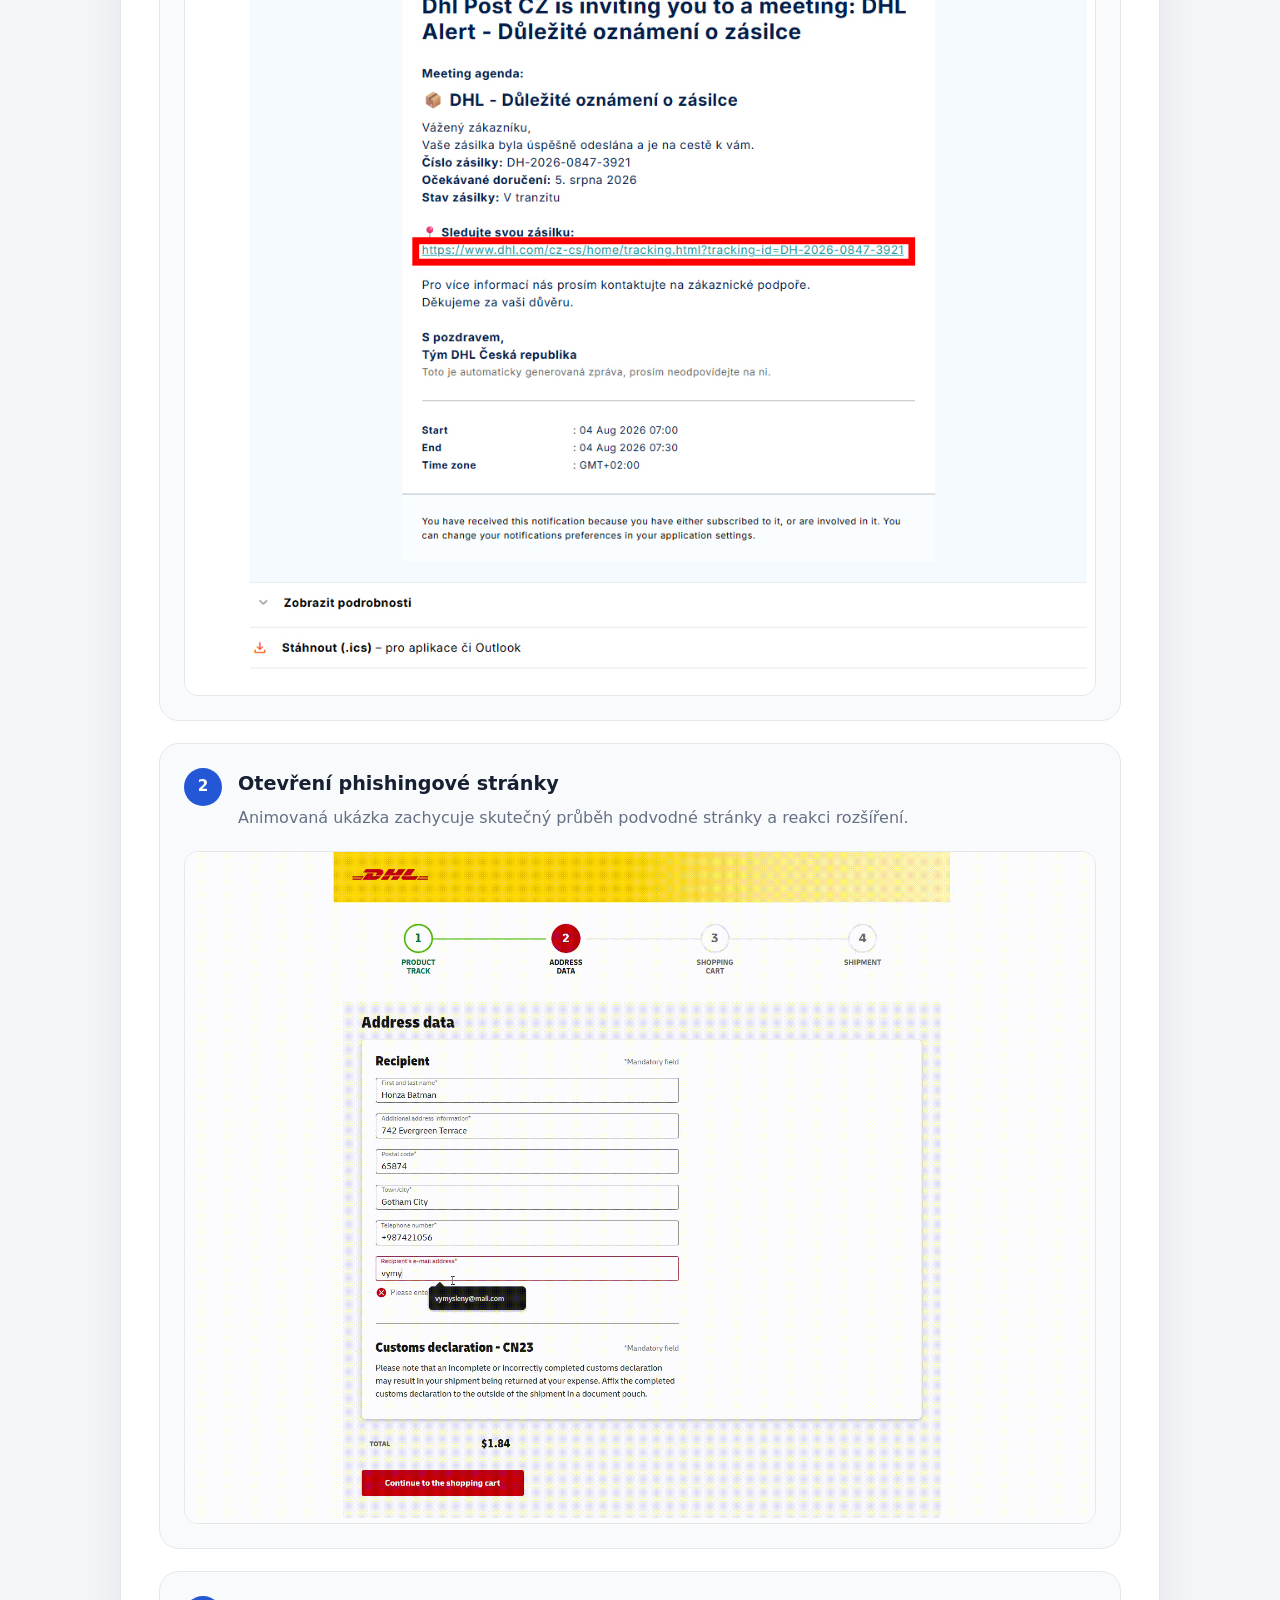
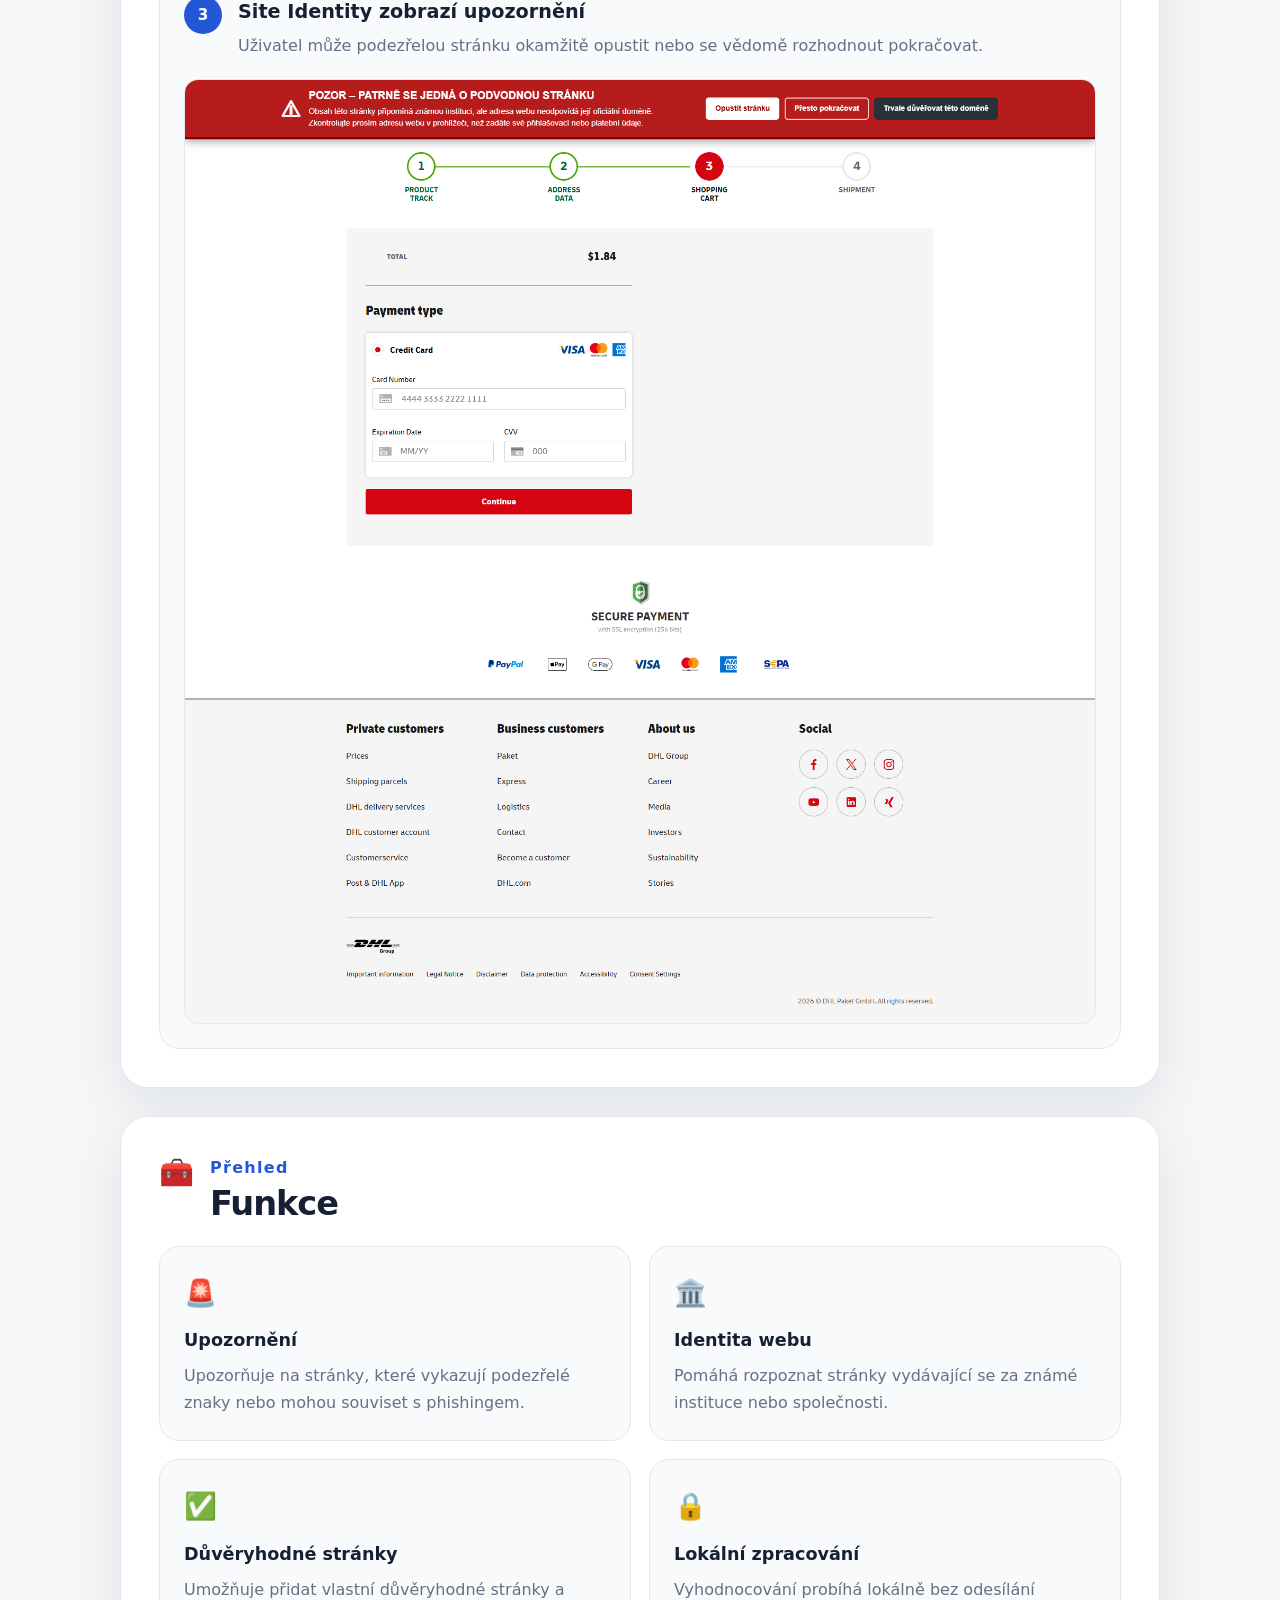
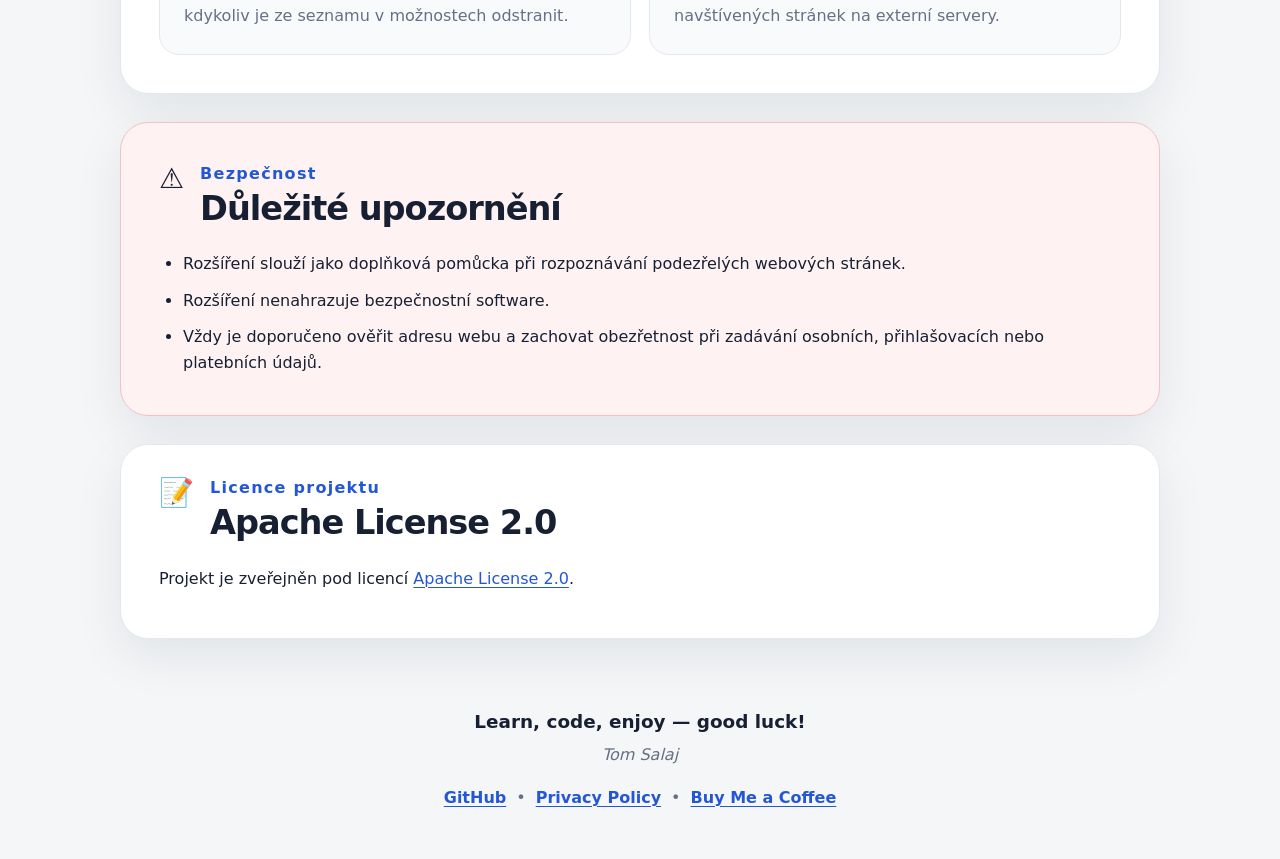
==== commit e16caffc: "Add files via upload" ====
--- a/docs/index.html
+++ b/docs/index.html
@@ -20,7 +20,7 @@
 <div class="hero-actions">
 <!-- Odkaz doplníš po vydání v Chrome Web Store -->
 <a class="button button-primary" href="https://chromewebstore.google.com/detail/jlnkgpeiammgcjblkjnkpnjlonjhfeog?utm_source=item-share-cb" aria-disabled="true"> Chrome Web Store</a>
-<a class="button button-secondary" href="https://github.com/tom591/site-identity" target="_blank" rel="noopener noreferrer" > GitHub </a>
+<a class="button button-secondary" href="https://github.com/tom591/site-identity" target="_blank" rel="noopener noreferrer"> GitHub </a>
 </div>
 </section>
 <!-- Bezpečnostní upozornění -->
@@ -181,4 +181,4 @@
 </footer>
 </main>
 </body>
-</html>
+</html>
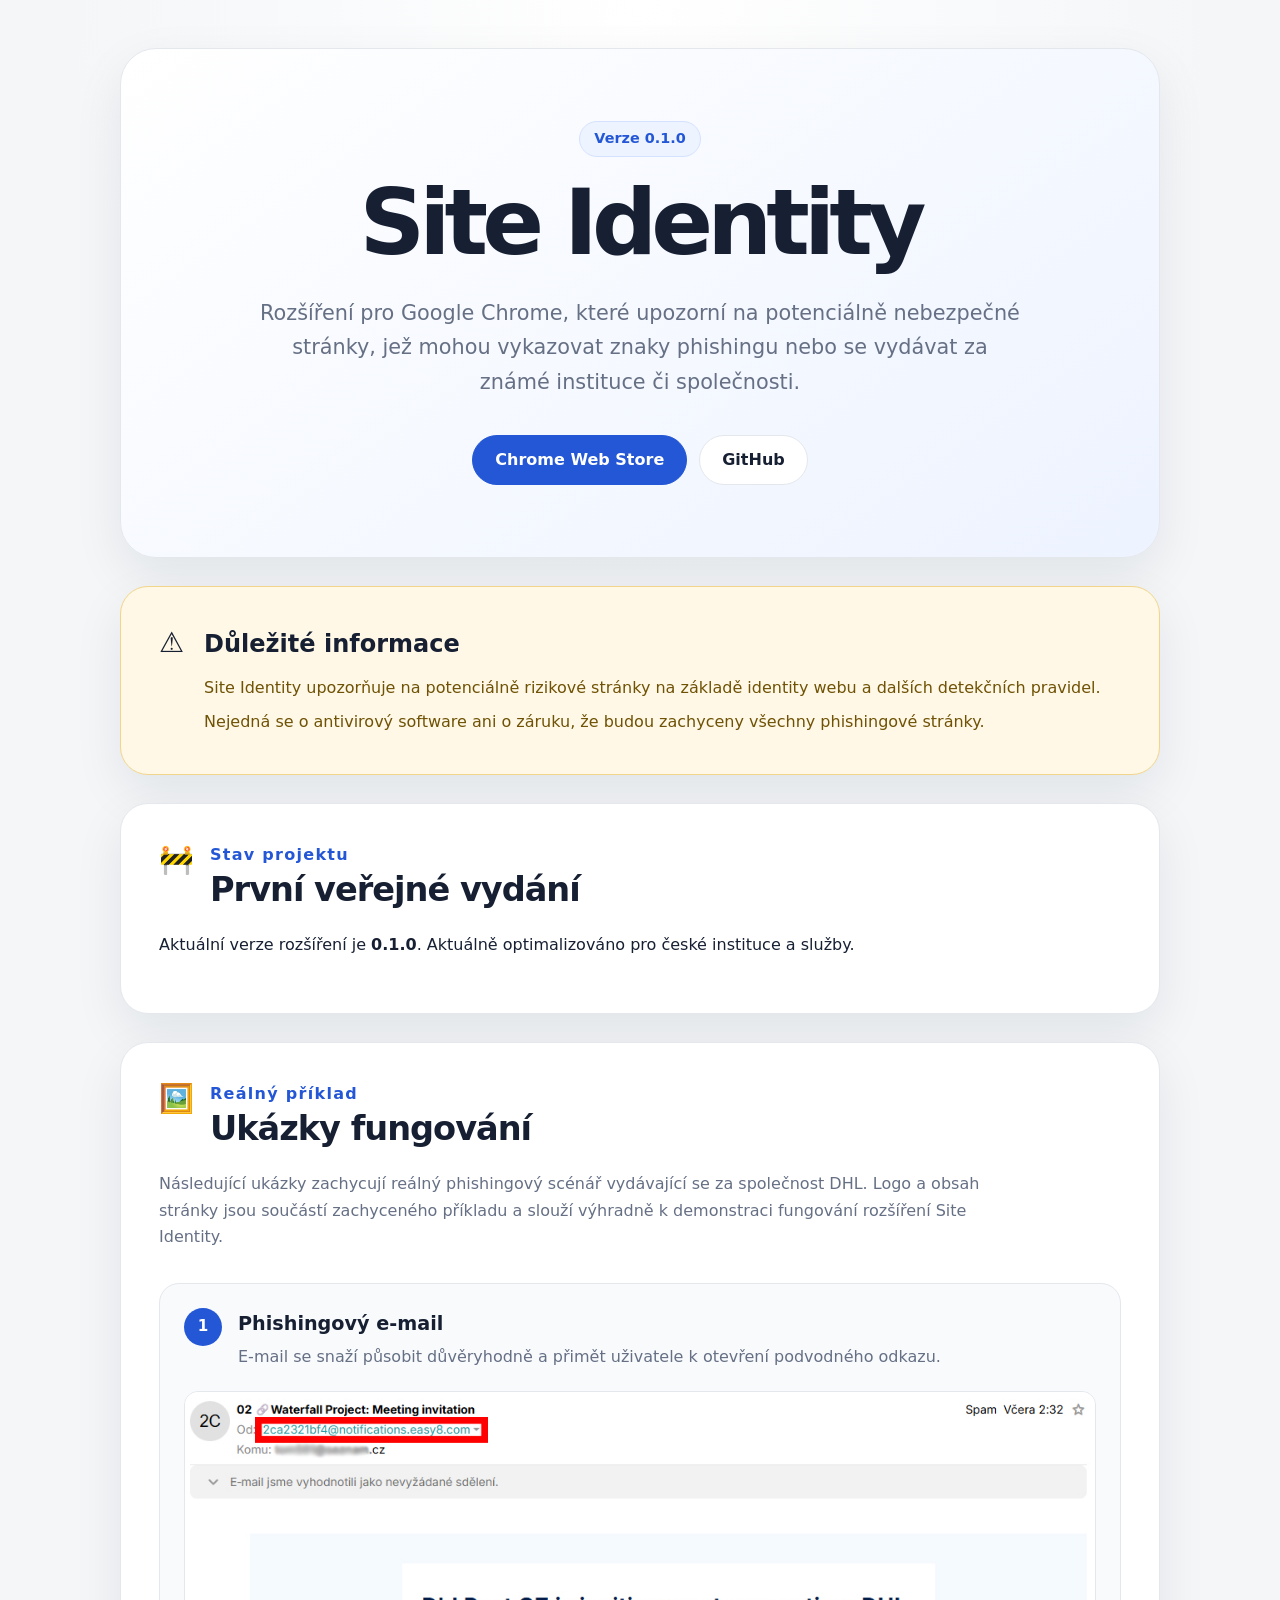
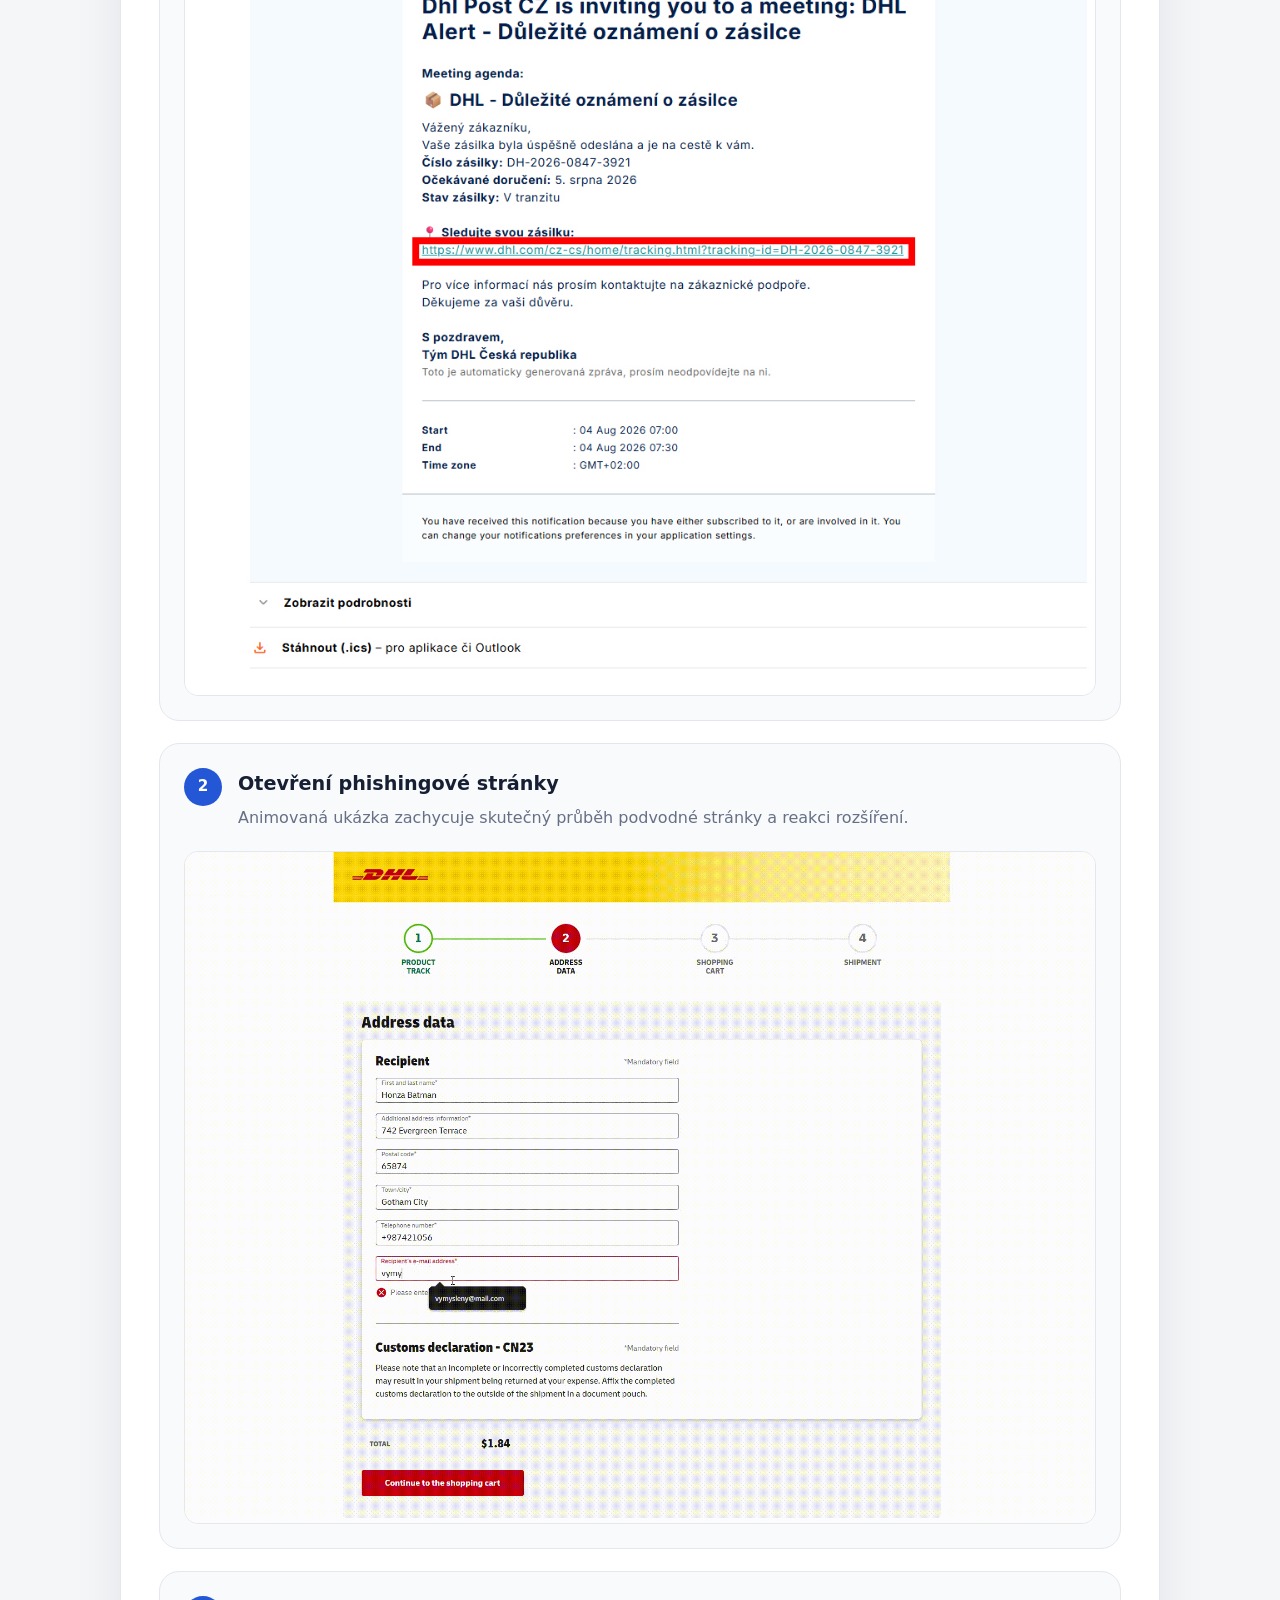
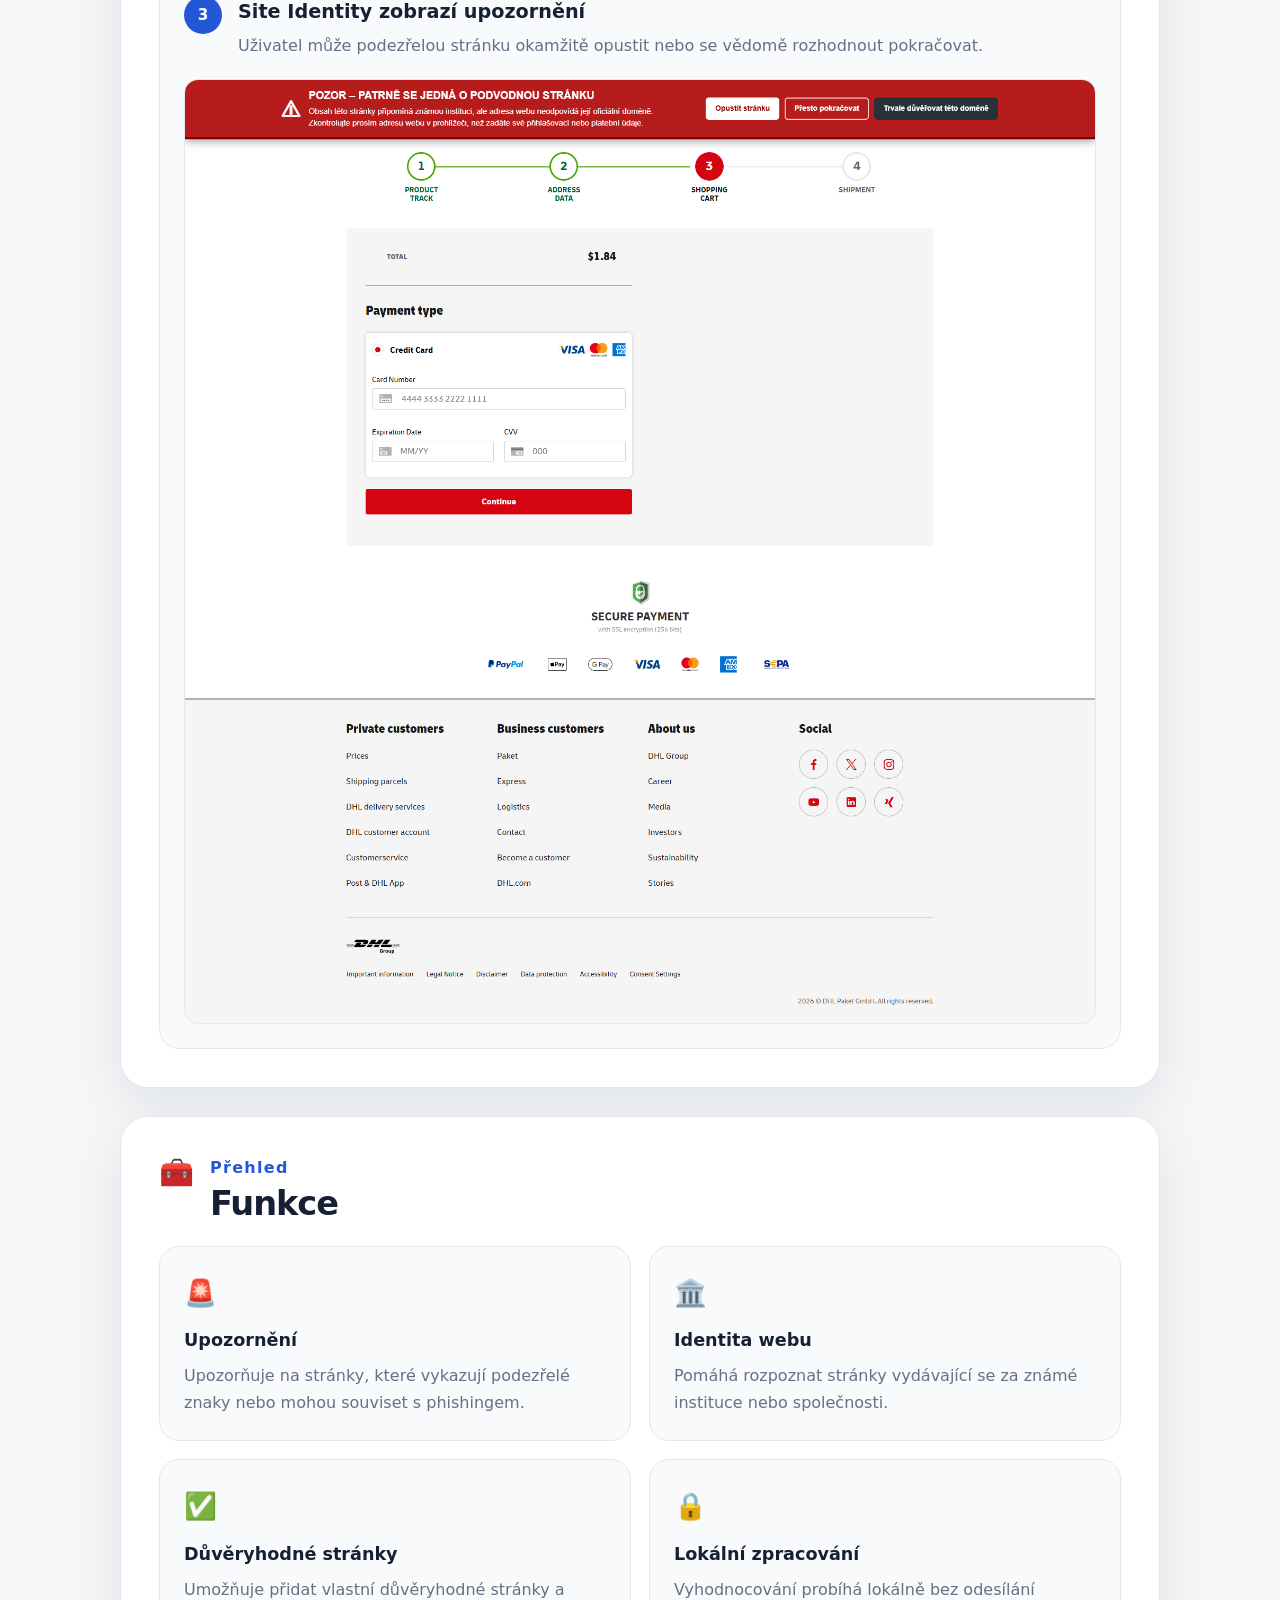
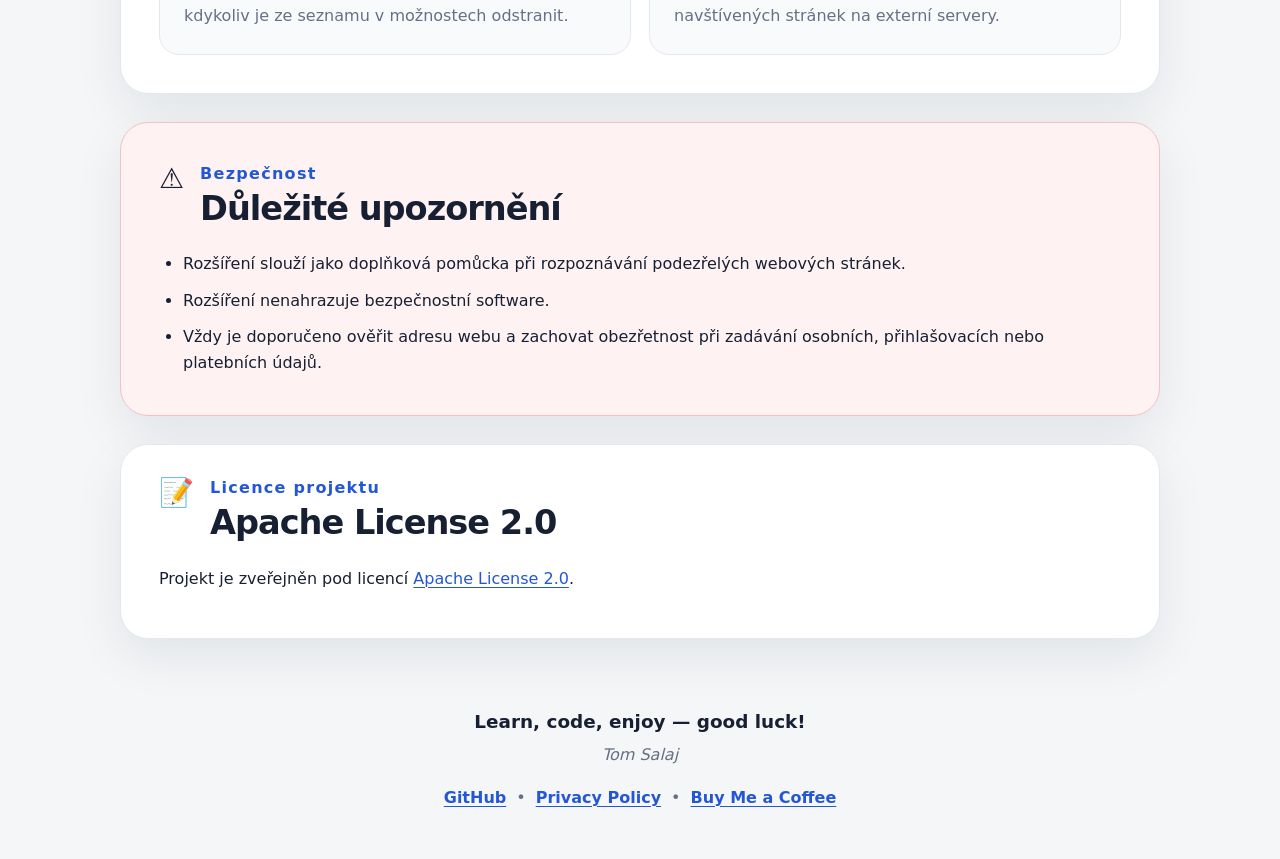
==== commit 09f34a26: "Fix HTML formatting issues in index.html" ====
--- a/docs/index.html
+++ b/docs/index.html
@@ -18,7 +18,6 @@
 <p class="hero-description"> Rozšíření pro Google Chrome, které upozorní na potenciálně nebezpečné stránky, jež mohou vykazovat znaky phishingu nebo se vydávat za známé instituce či společnosti.
 </p>
 <div class="hero-actions">
-<!-- Odkaz doplníš po vydání v Chrome Web Store -->
 <a class="button button-primary" href="https://chromewebstore.google.com/detail/jlnkgpeiammgcjblkjnkpnjlonjhfeog?utm_source=item-share-cb" aria-disabled="true"> Chrome Web Store</a>
 <a class="button button-secondary" href="https://github.com/tom591/site-identity" target="_blank" rel="noopener noreferrer"> GitHub </a>
 </div>
@@ -181,4 +180,4 @@
 </footer>
 </main>
 </body>
-</html>+</html>
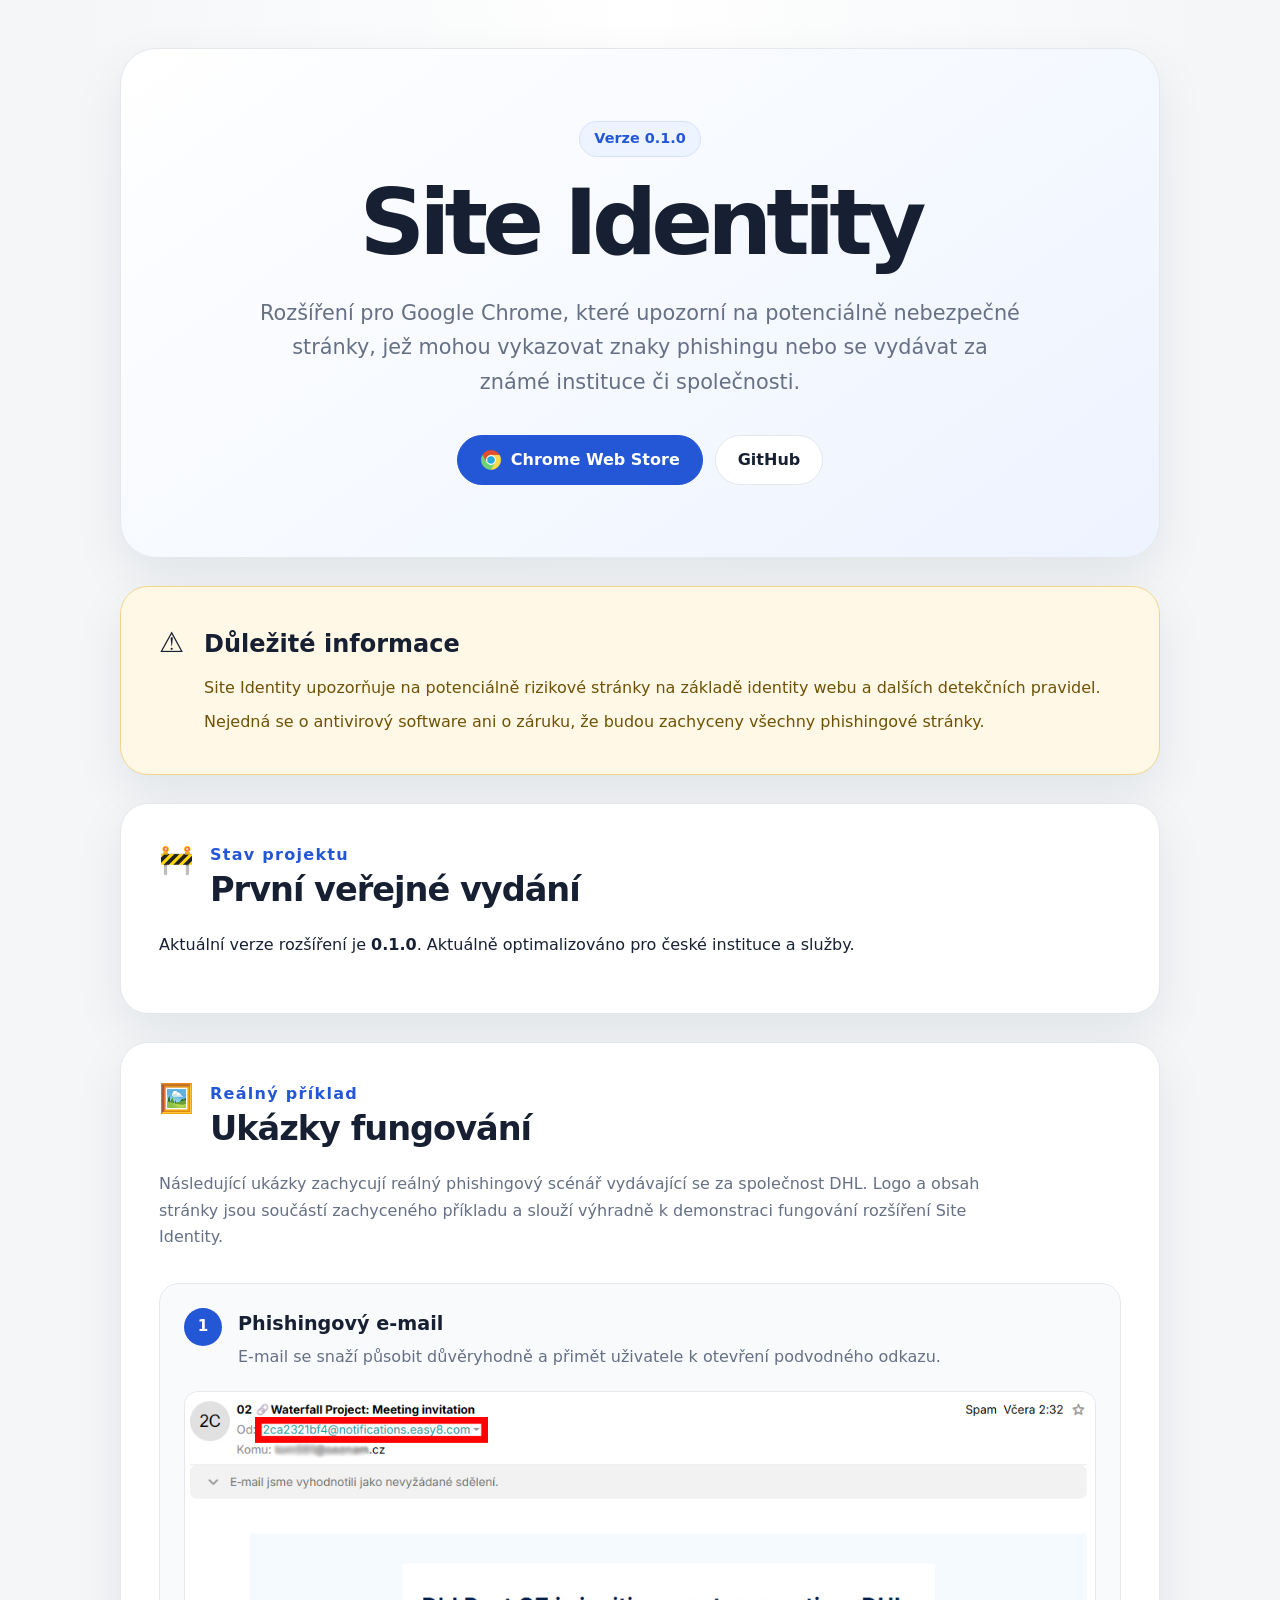
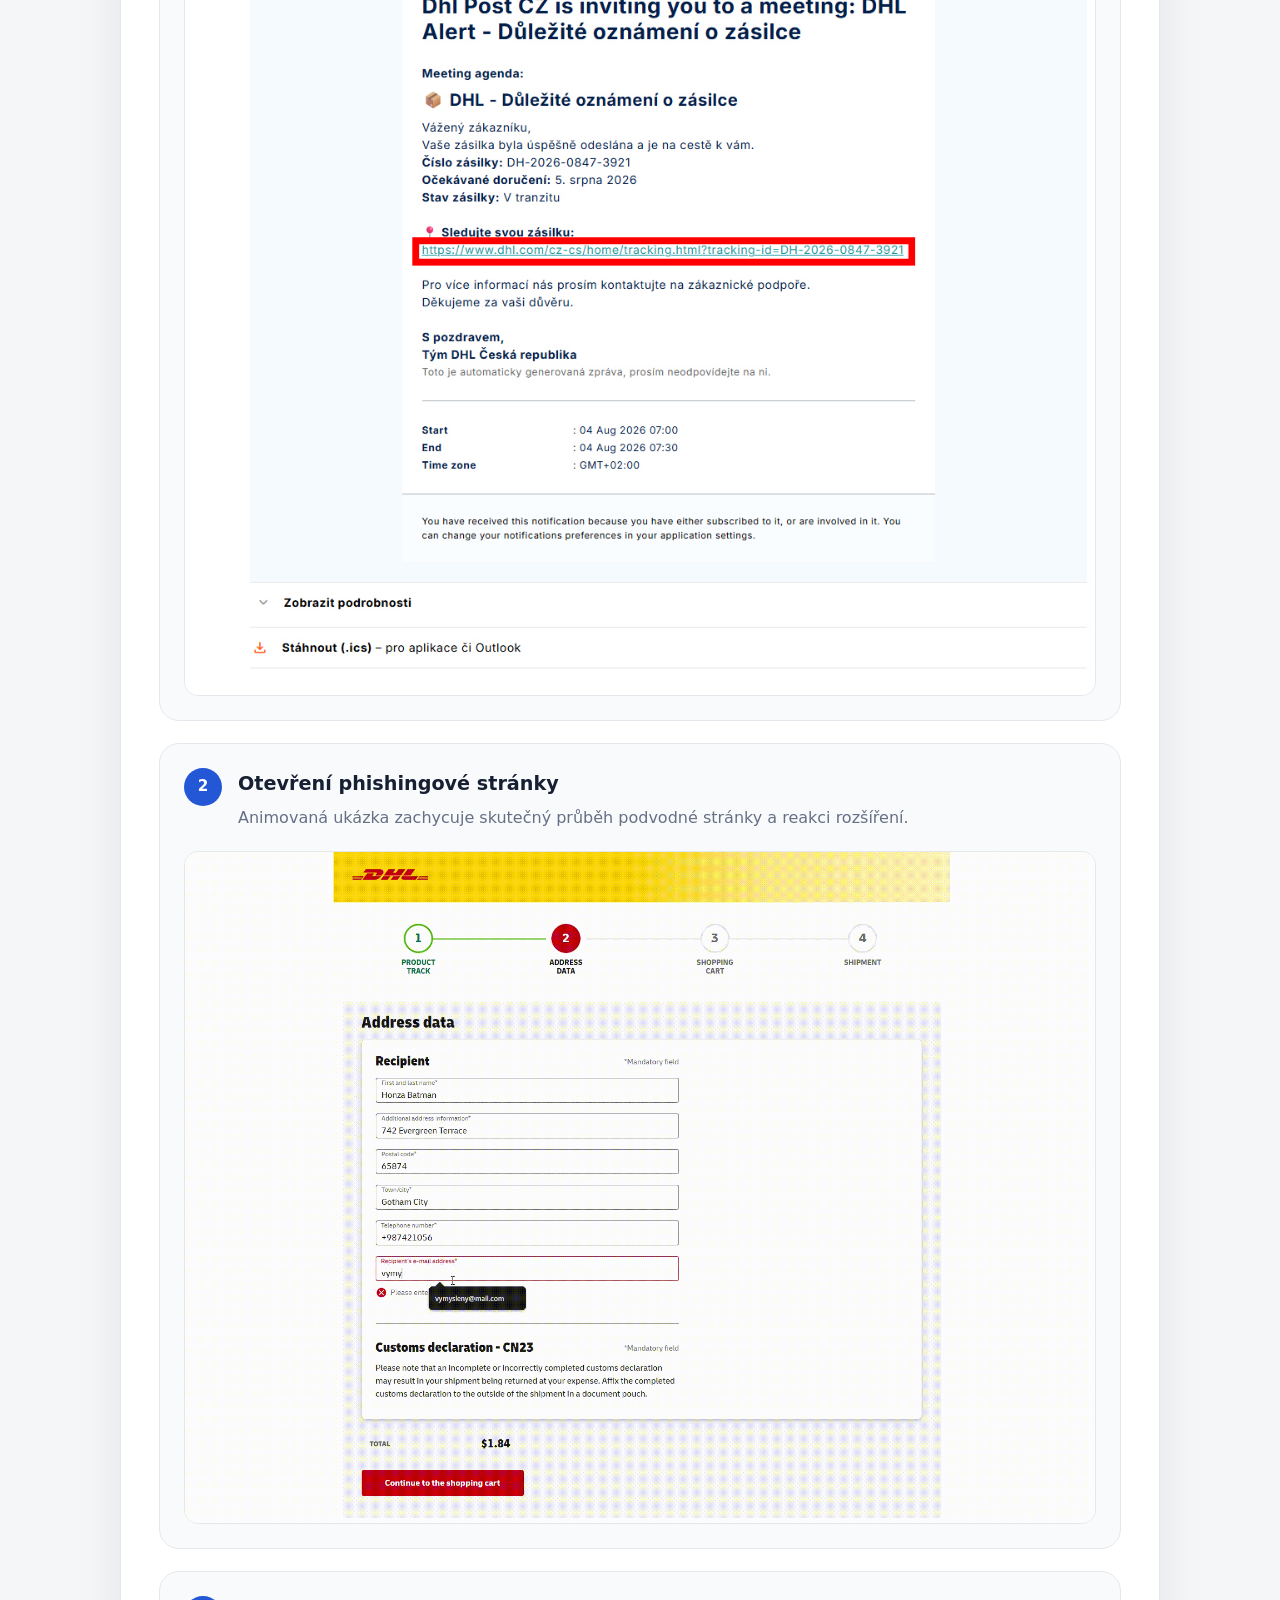
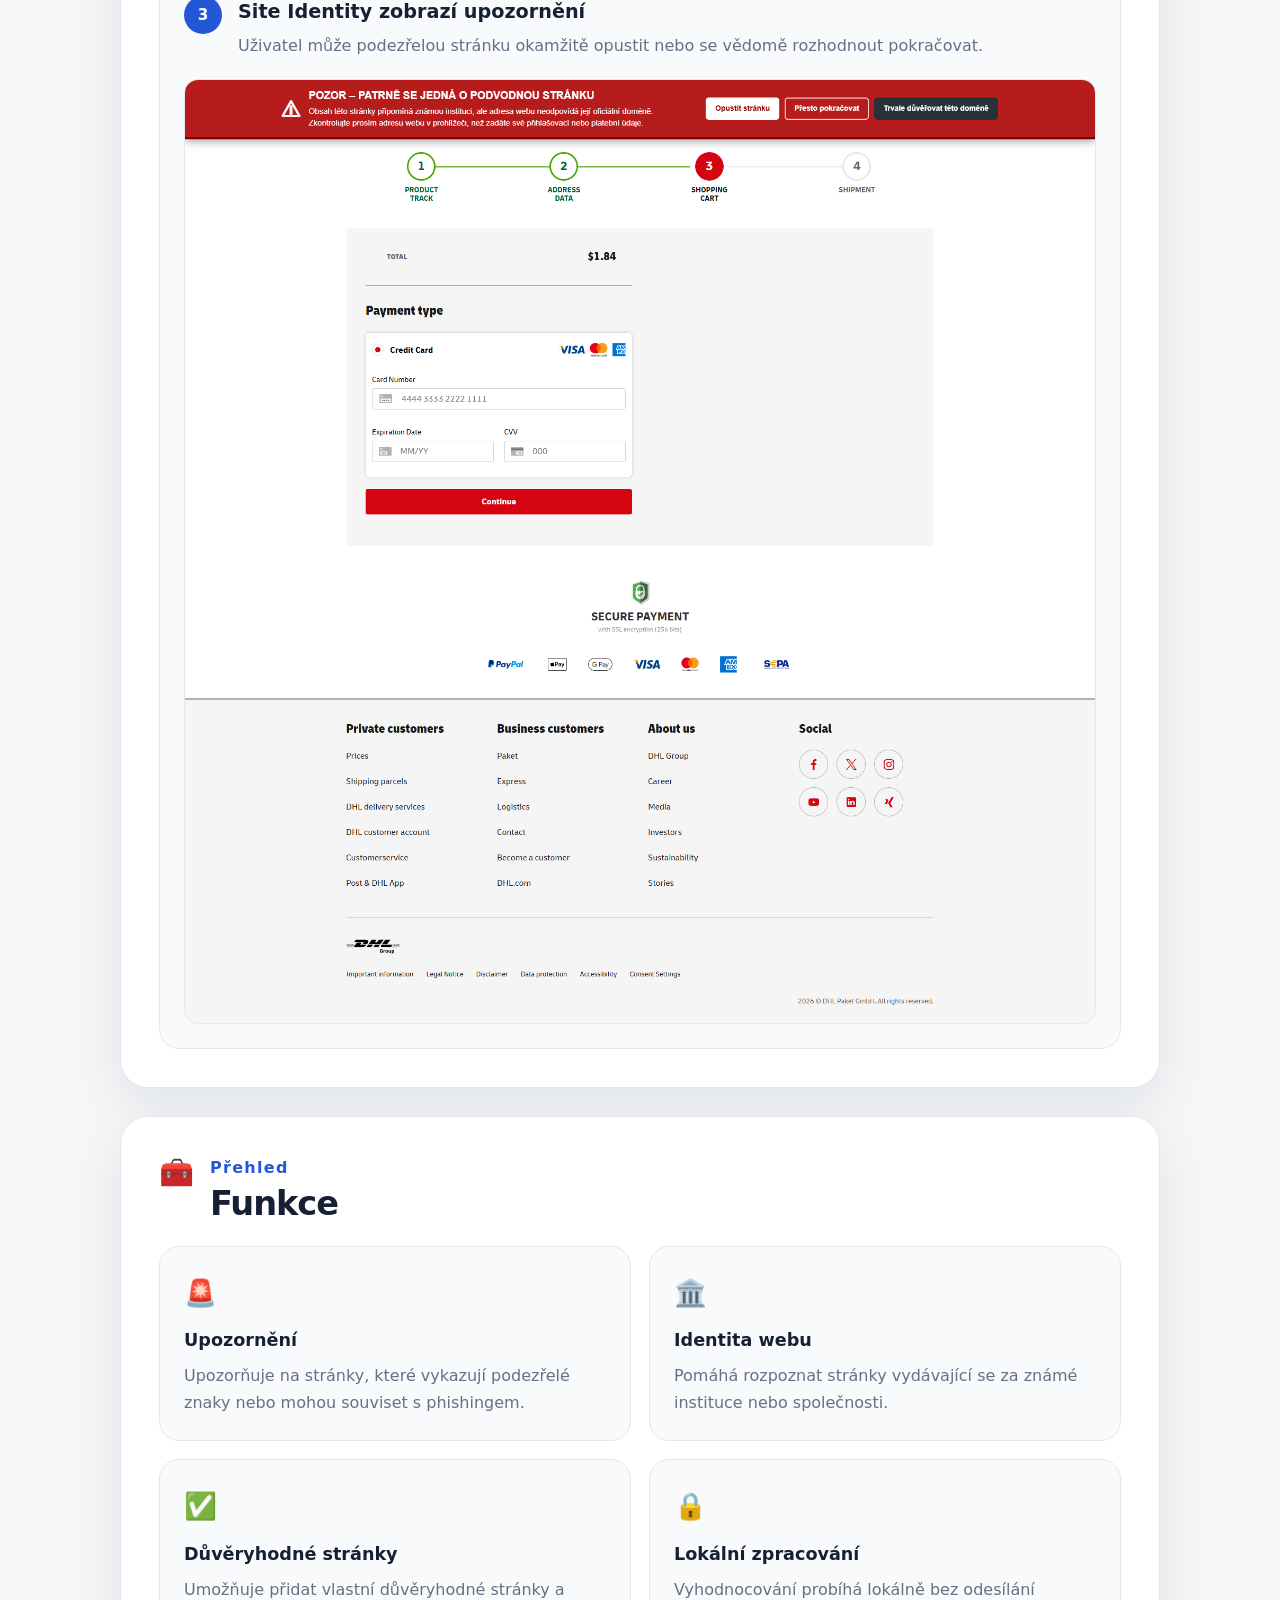
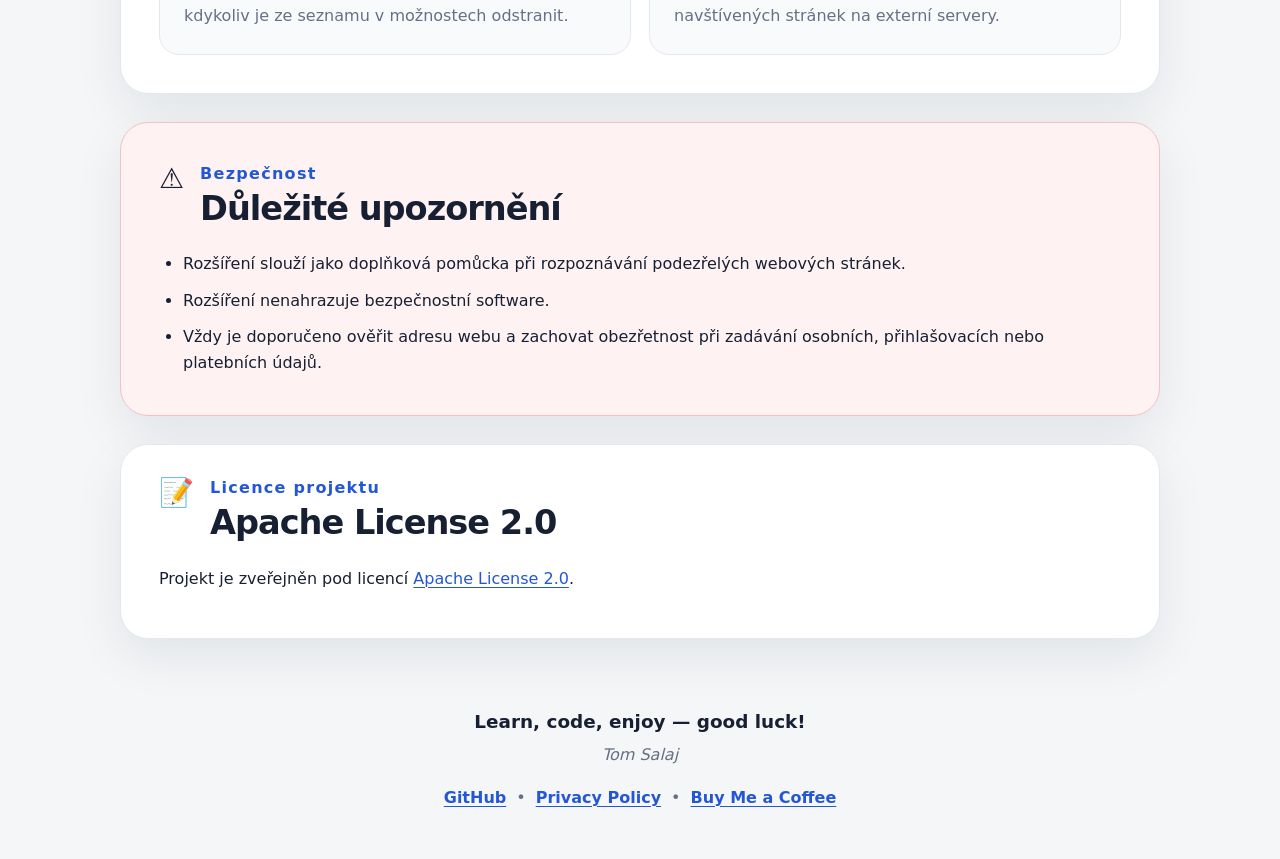
==== commit 88b544f0: "Revise index.html for Site Identity extension Updated the index.html file to include new content and" ====
--- a/docs/index.html
+++ b/docs/index.html
@@ -18,7 +18,8 @@
 <p class="hero-description"> Rozšíření pro Google Chrome, které upozorní na potenciálně nebezpečné stránky, jež mohou vykazovat znaky phishingu nebo se vydávat za známé instituce či společnosti.
 </p>
 <div class="hero-actions">
-<a class="button button-primary" href="https://chromewebstore.google.com/detail/jlnkgpeiammgcjblkjnkpnjlonjhfeog?utm_source=item-share-cb" aria-disabled="true"> Chrome Web Store</a>
+<a class="button button-primary" href="https://chromewebstore.google.com/detail/jlnkgpeiammgcjblkjnkpnjlonjhfeog?utm_source=item-share-cb">
+<img src="images/chrome.png" alt="" class="button-icon">Chrome Web Store</a>
 <a class="button button-secondary" href="https://github.com/tom591/site-identity" target="_blank" rel="noopener noreferrer"> GitHub </a>
 </div>
 </section>
--- a/docs/style.css
+++ b/docs/style.css
@@ -193,7 +193,7 @@
 	margin-bottom: 32px;
 	color: var(--text-muted);
 }
-/* Uk�zky */
+/* Ukázky */
 .media-block {
 	padding: 24px;
 	margin-top: 22px;
@@ -258,7 +258,7 @@
 	margin: 0;
 	color: var(--text-muted);
 }
-/* Upozorn�n� */
+/* Upozornìní */
 .important-list {
 	padding-left: 24px;
 	margin-top: 0;
@@ -267,7 +267,7 @@
 .important-list li + li {
 	margin-top: 10px;
 }
-/* Pati�ka */
+/* Patièka */
 .footer {
 	padding: 40px 20px 16px;
 	text-align: center;
@@ -290,6 +290,12 @@
 }
 .footer-links a {
 	font-weight: 650;
+}
+.button-icon {
+    width: 22px;
+    height: 22px;
+    margin-right: 9px;
+    flex: 0 0 auto;
 }
 /* Responzivita */
 @media (max-width: 720px) {
@@ -330,4 +336,4 @@
 .media-heading {
 	align-items: flex-start;
 }
-}+}
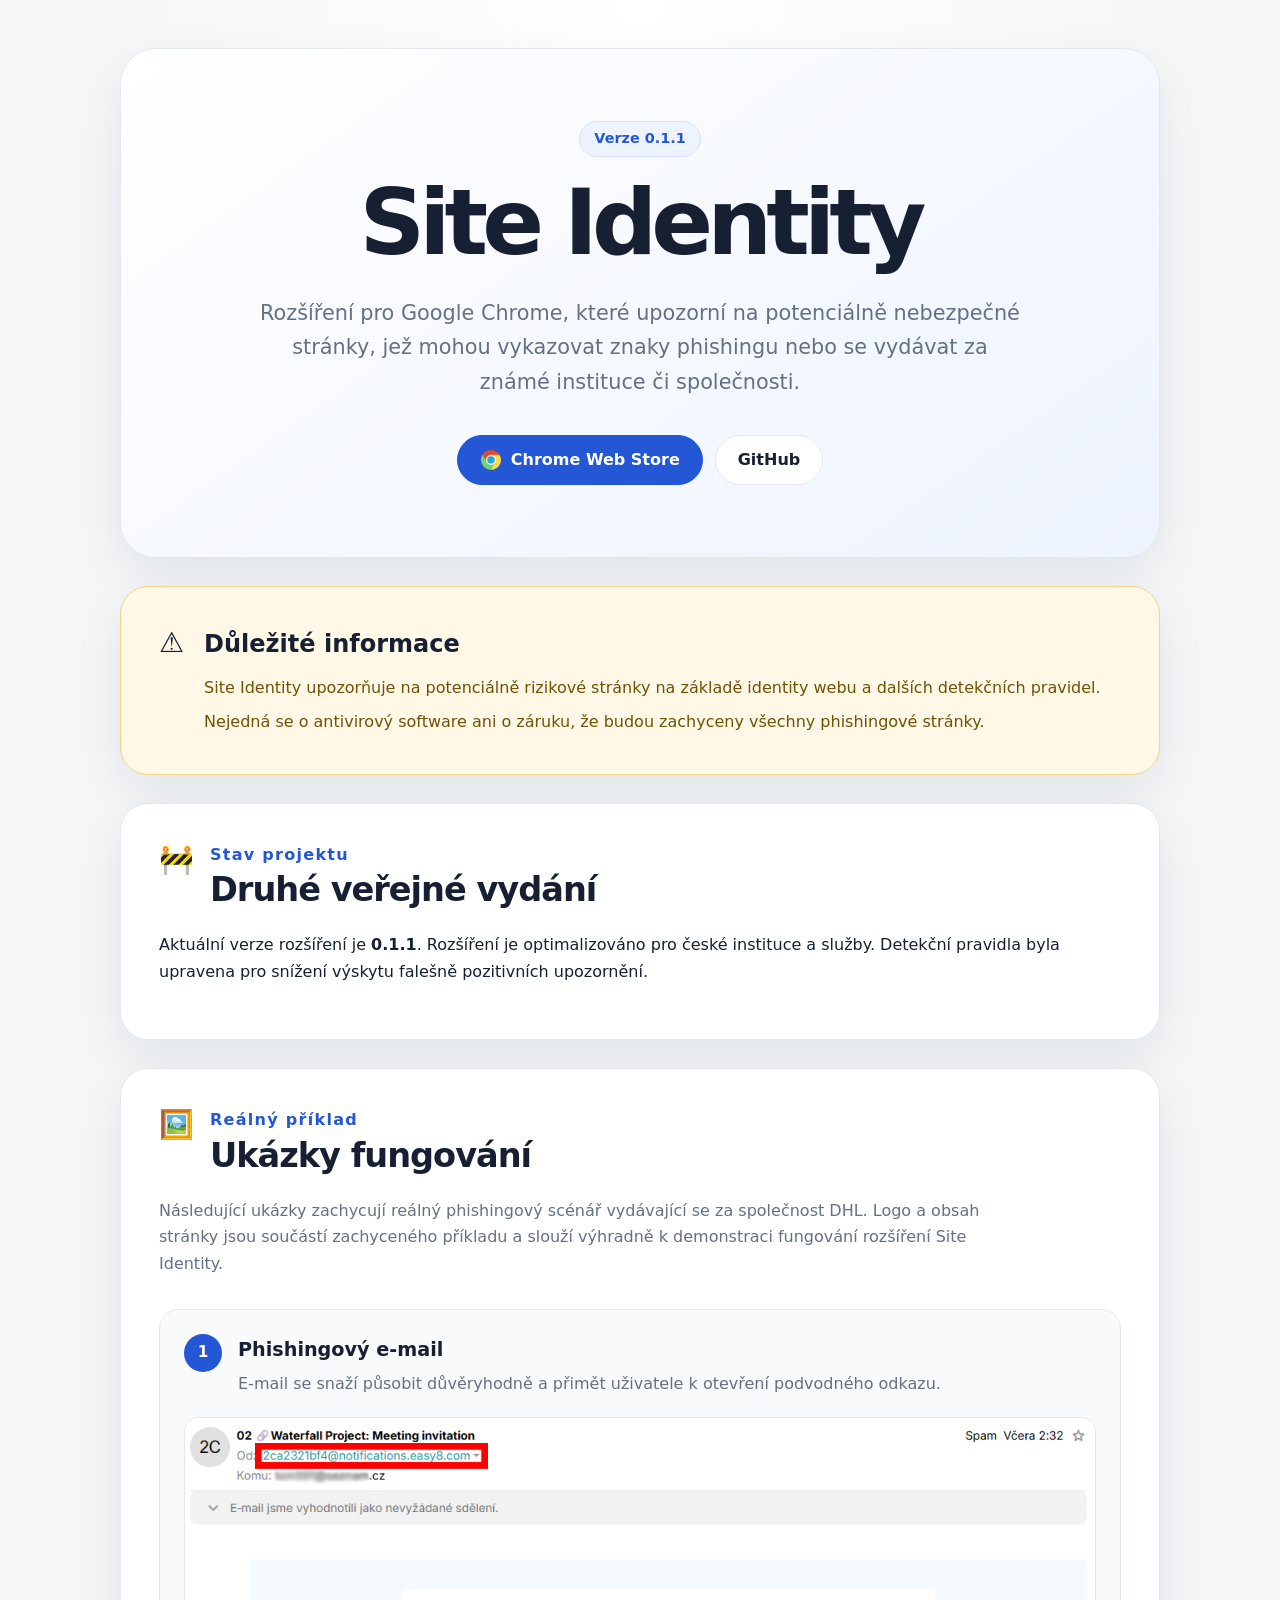
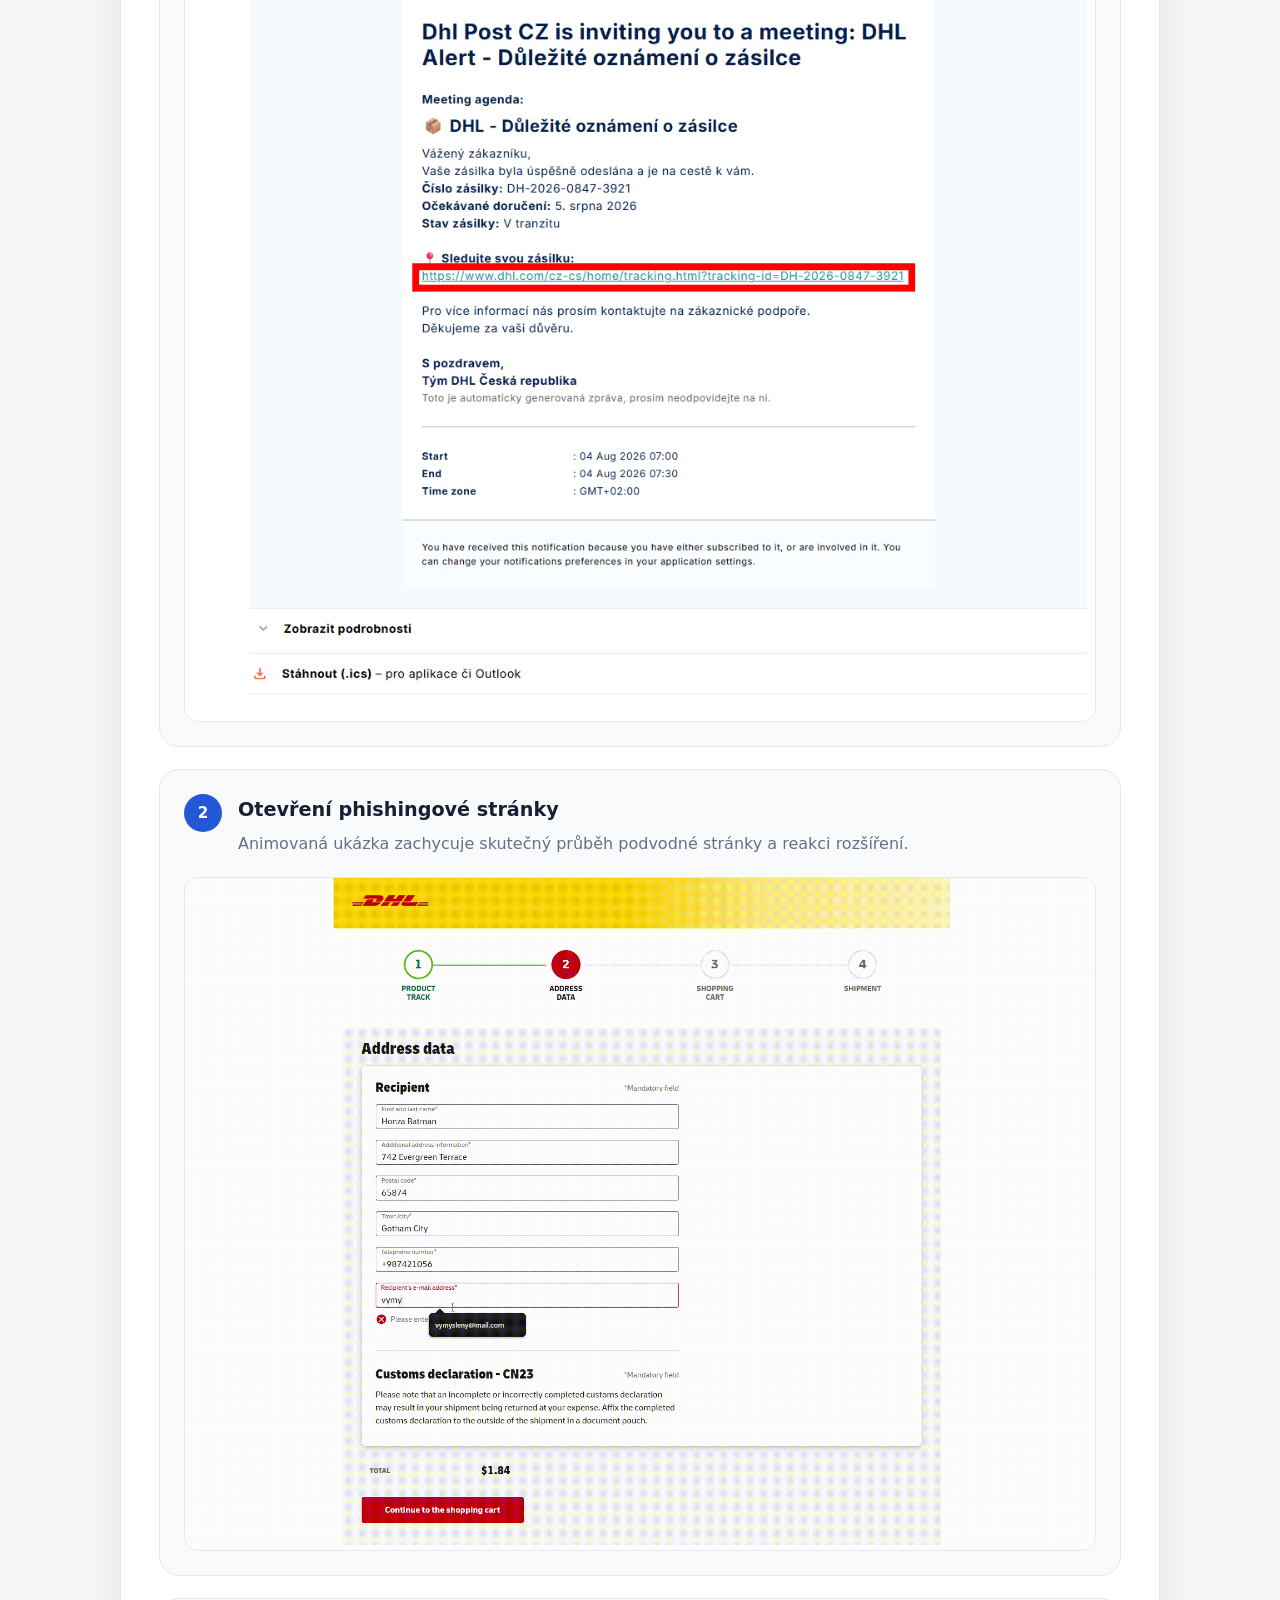
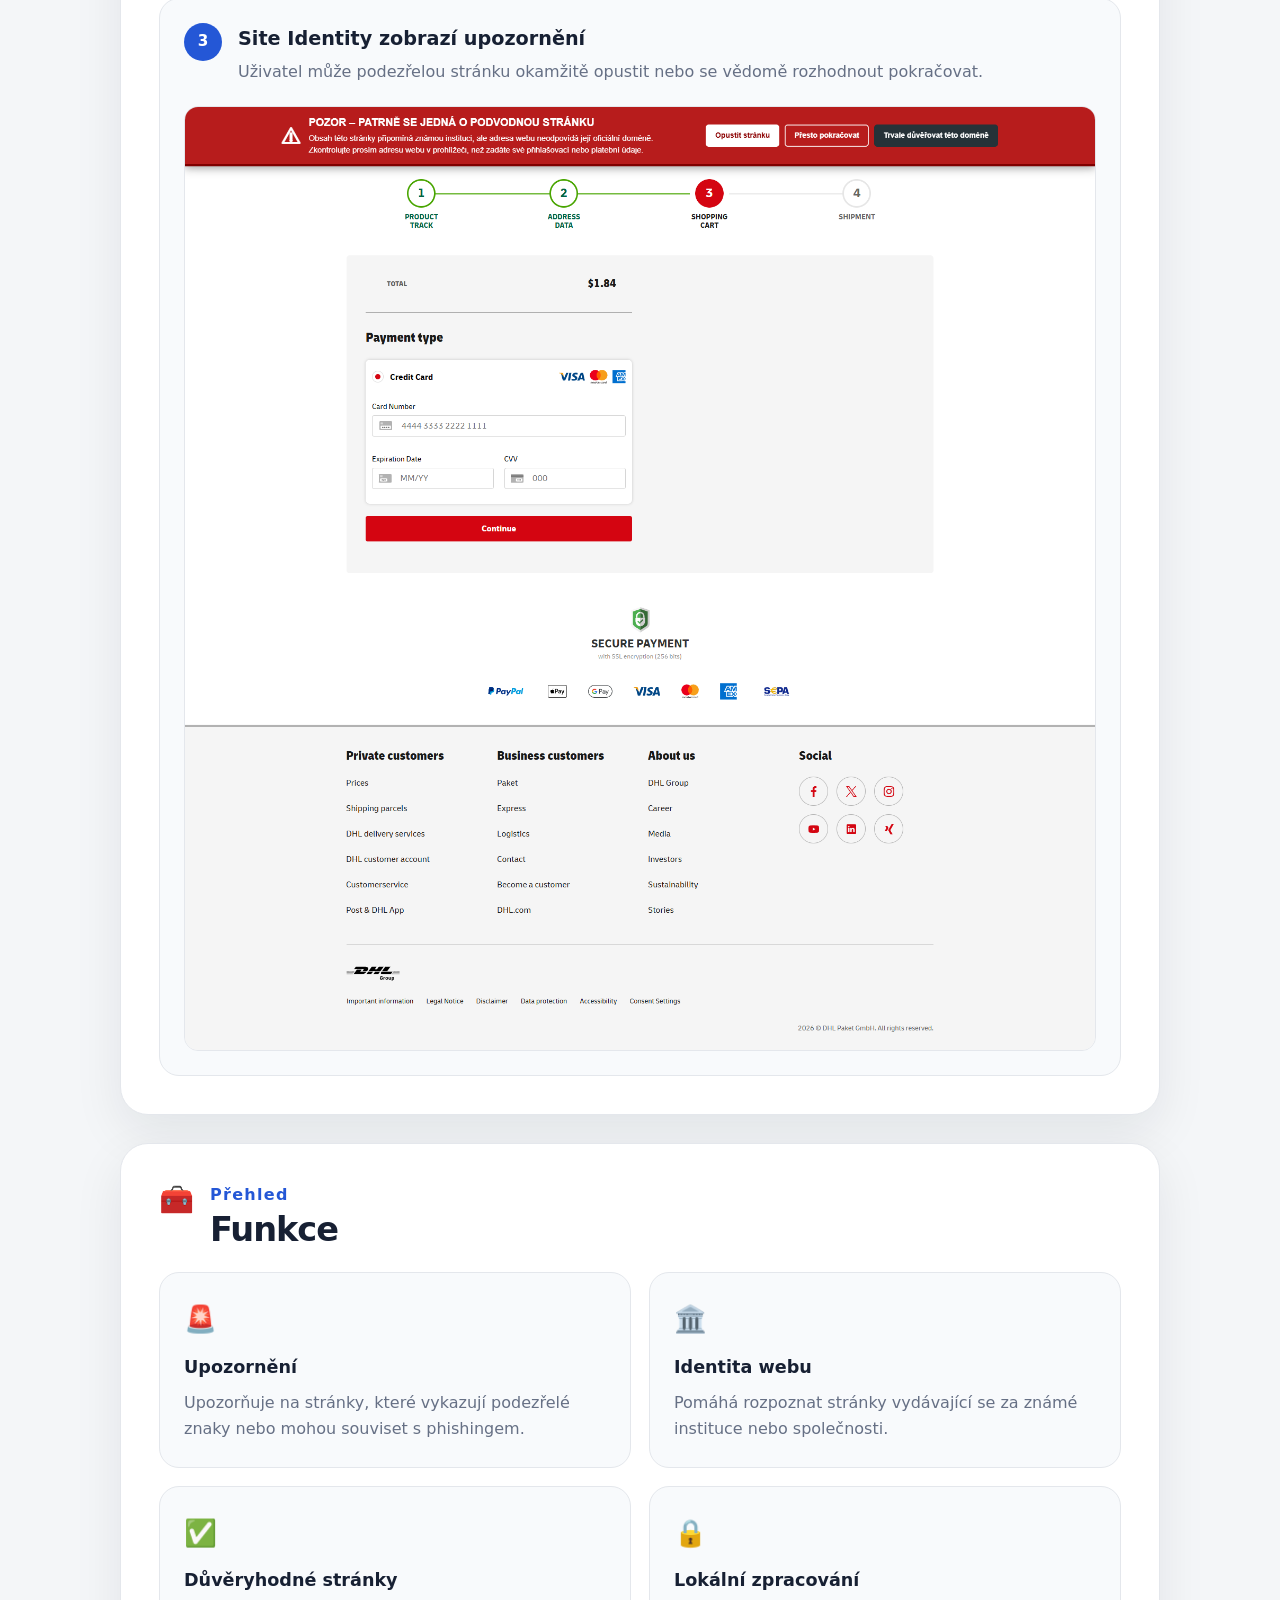
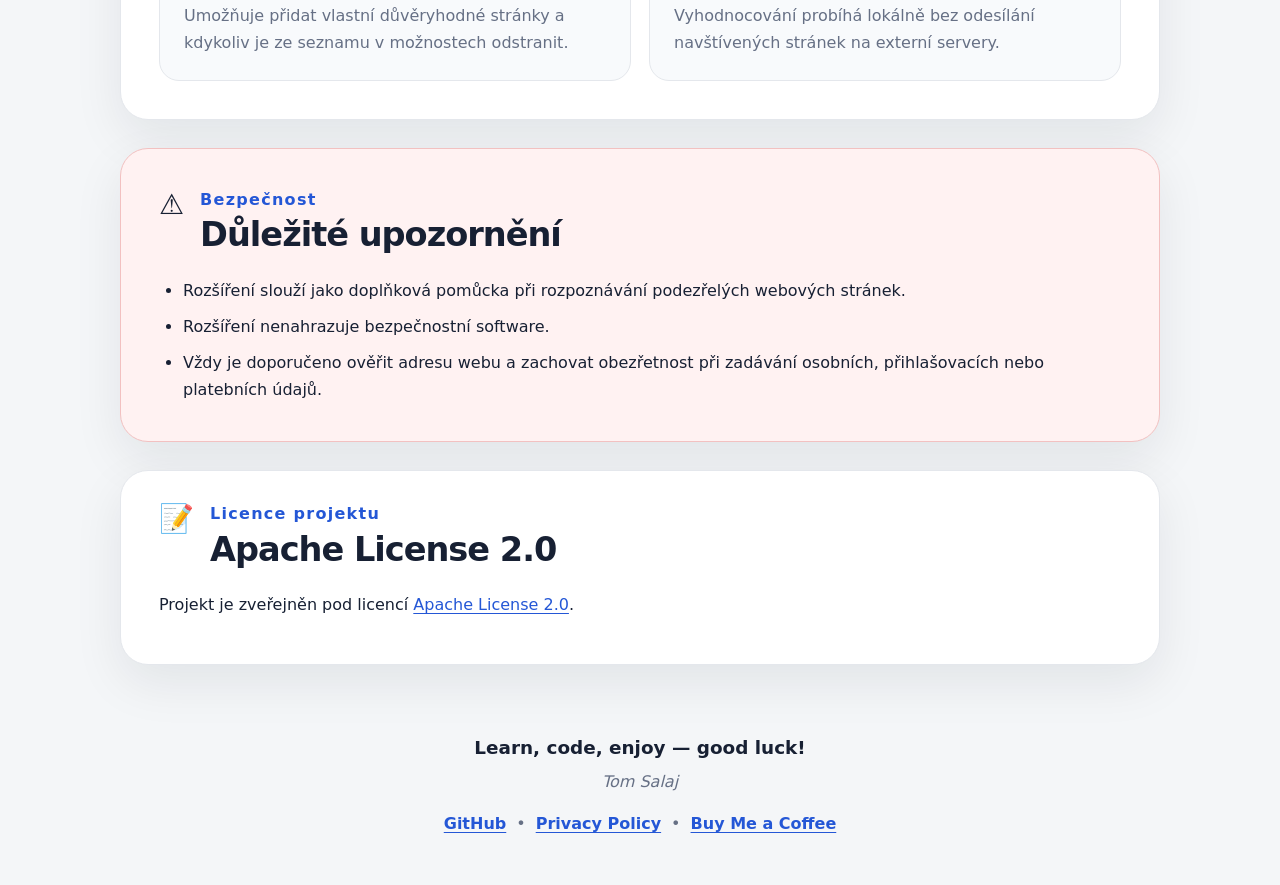
==== commit d292bcda: "Update version to 0.1.1 and project status Updated version number and adjusted project status detail" ====
--- a/docs/index.html
+++ b/docs/index.html
@@ -13,7 +13,7 @@
 <main class="page">
 <!-- Úvod -->
 <section class="hero">
-<div class="hero-badge"> Verze 0.1.0
+<div class="hero-badge"> Verze 0.1.1
 </div><h1>Site Identity</h1>
 <p class="hero-description"> Rozšíření pro Google Chrome, které upozorní na potenciálně nebezpečné stránky, jež mohou vykazovat znaky phishingu nebo se vydávat za známé instituce či společnosti.
 </p>
@@ -41,10 +41,10 @@
 </span>
 <div>
 <p class="section-label">Stav projektu
-</p><h2>První veřejné vydání</h2>
+</p><h2>Druhé veřejné vydání</h2>
 </div>
 </div>
-<p> Aktuální verze rozšíření je <strong>0.1.0</strong>. Aktuálně optimalizováno pro české instituce a služby.
+<p>Aktuální verze rozšíření je <strong>0.1.1</strong>. Rozšíření je optimalizováno pro české instituce a služby. Detekční pravidla byla upravena pro snížení výskytu falešně pozitivních upozornění.
 </p>
 </section>
 <!-- Ukázky -->
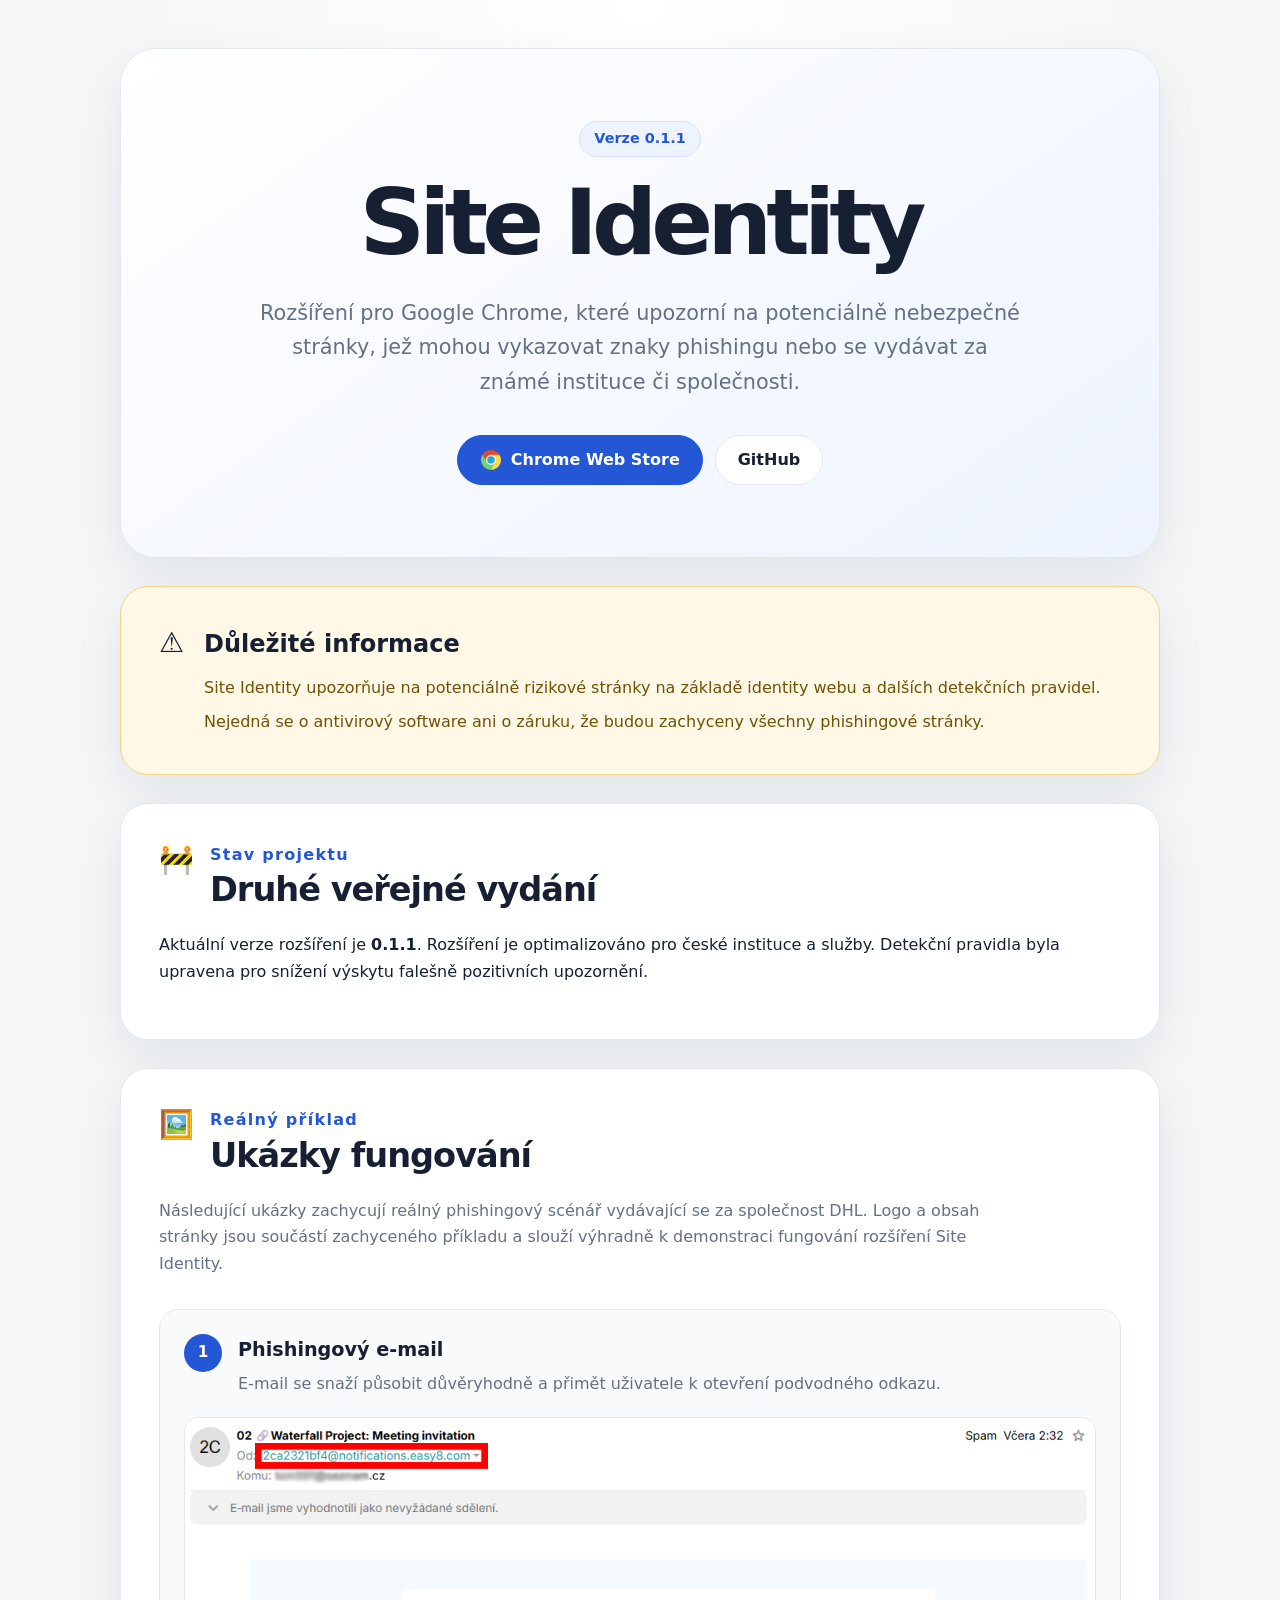
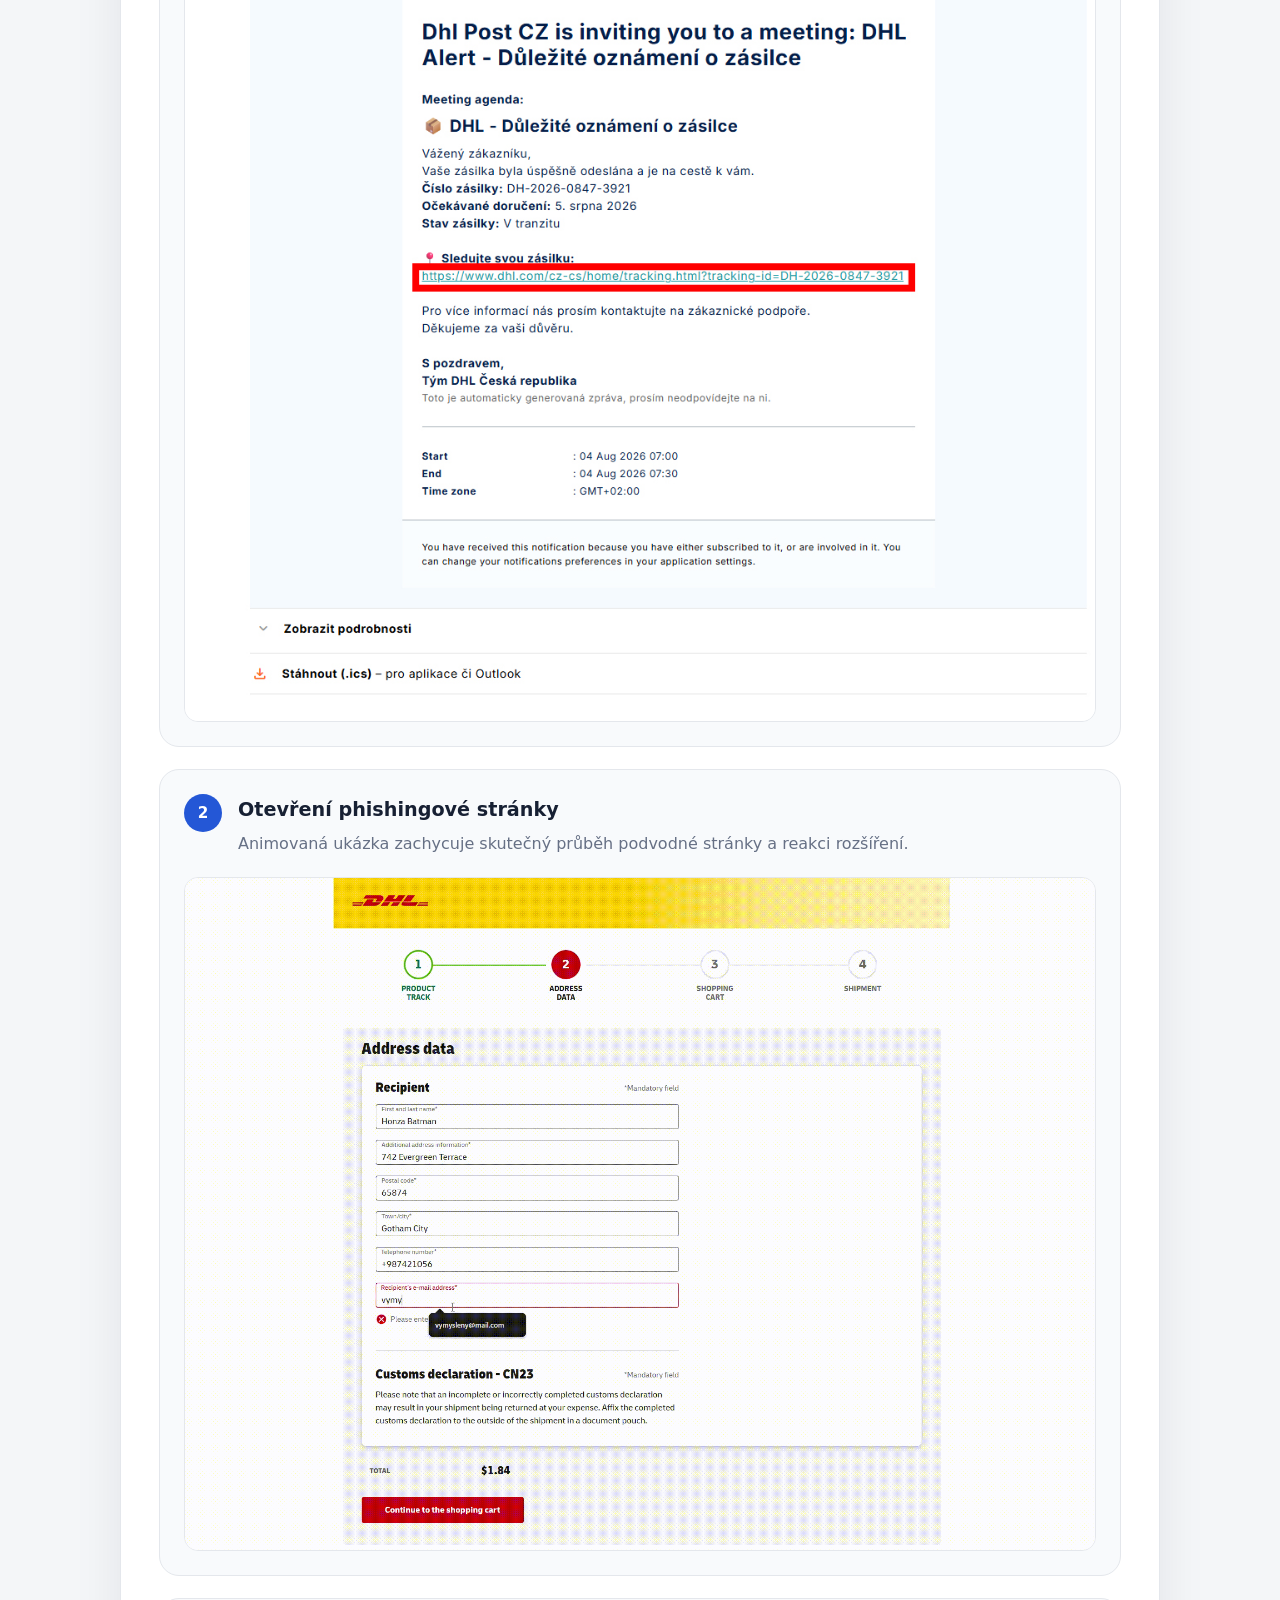
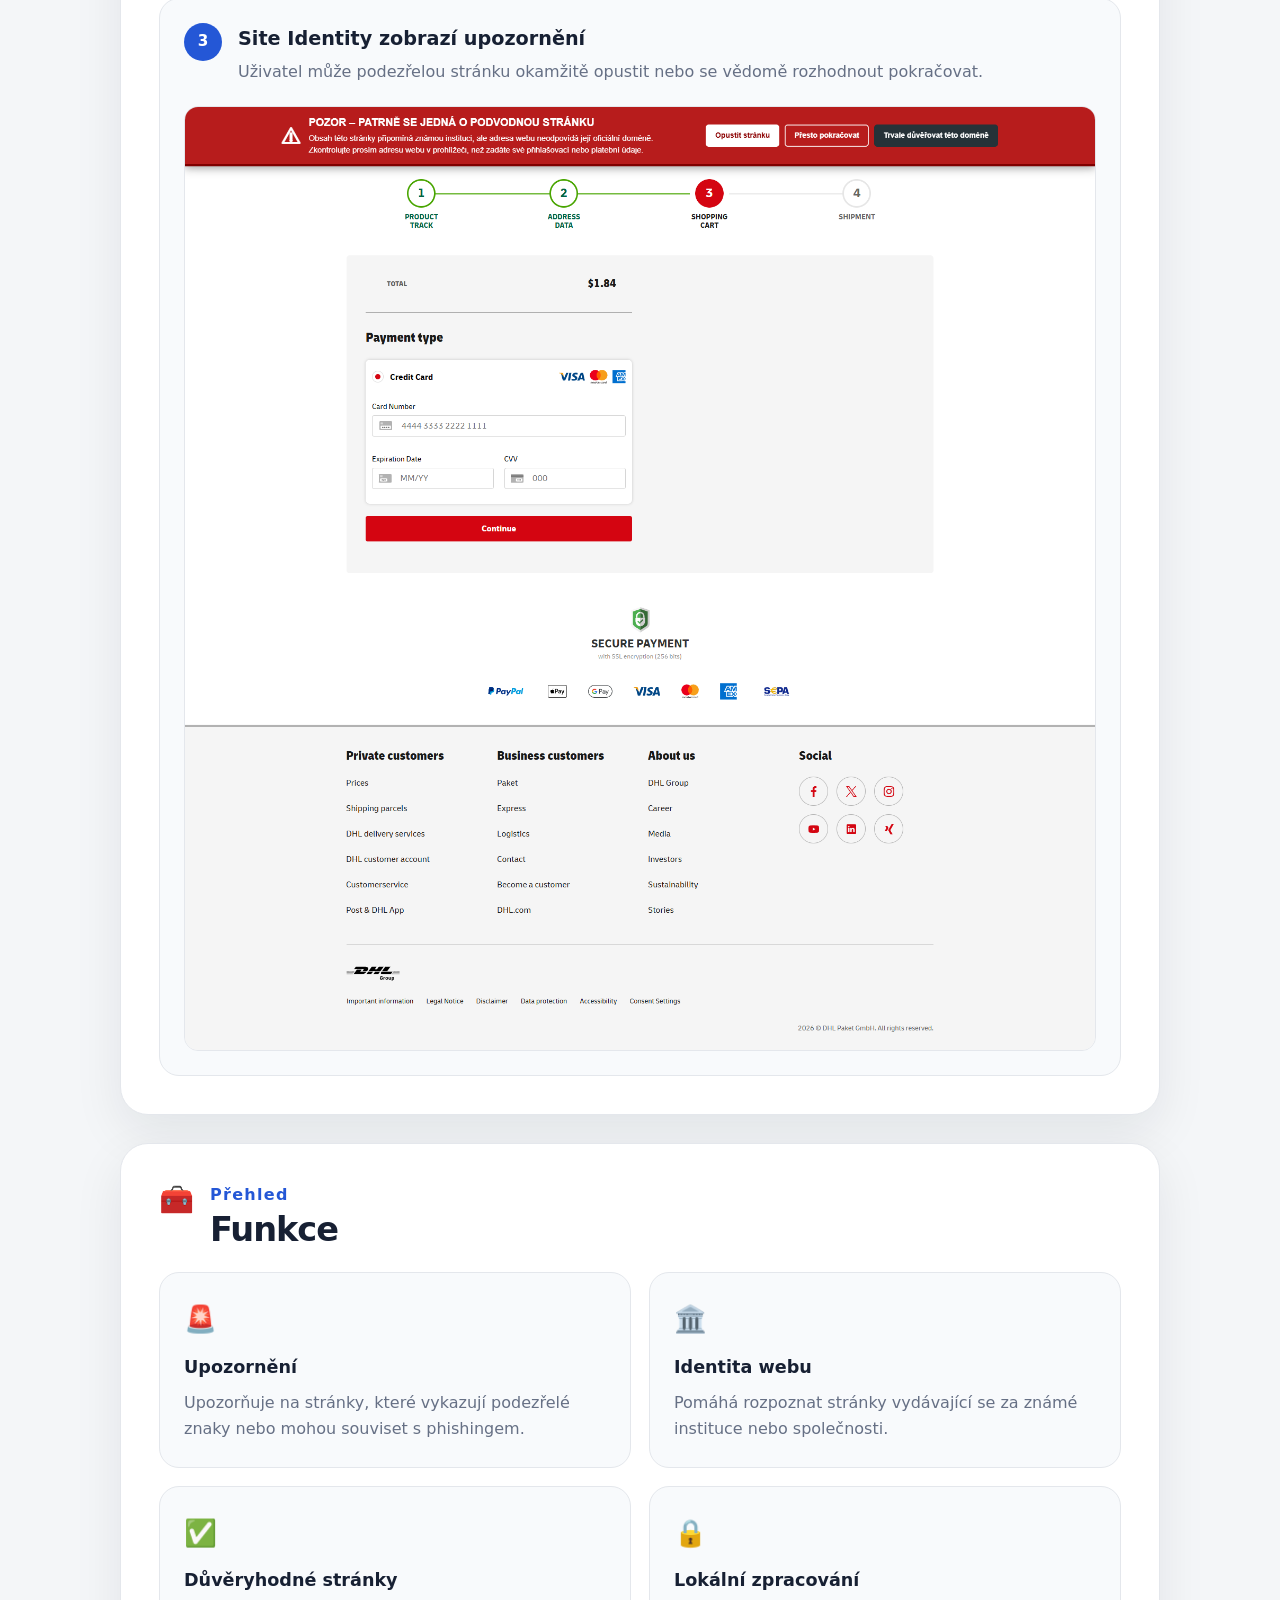
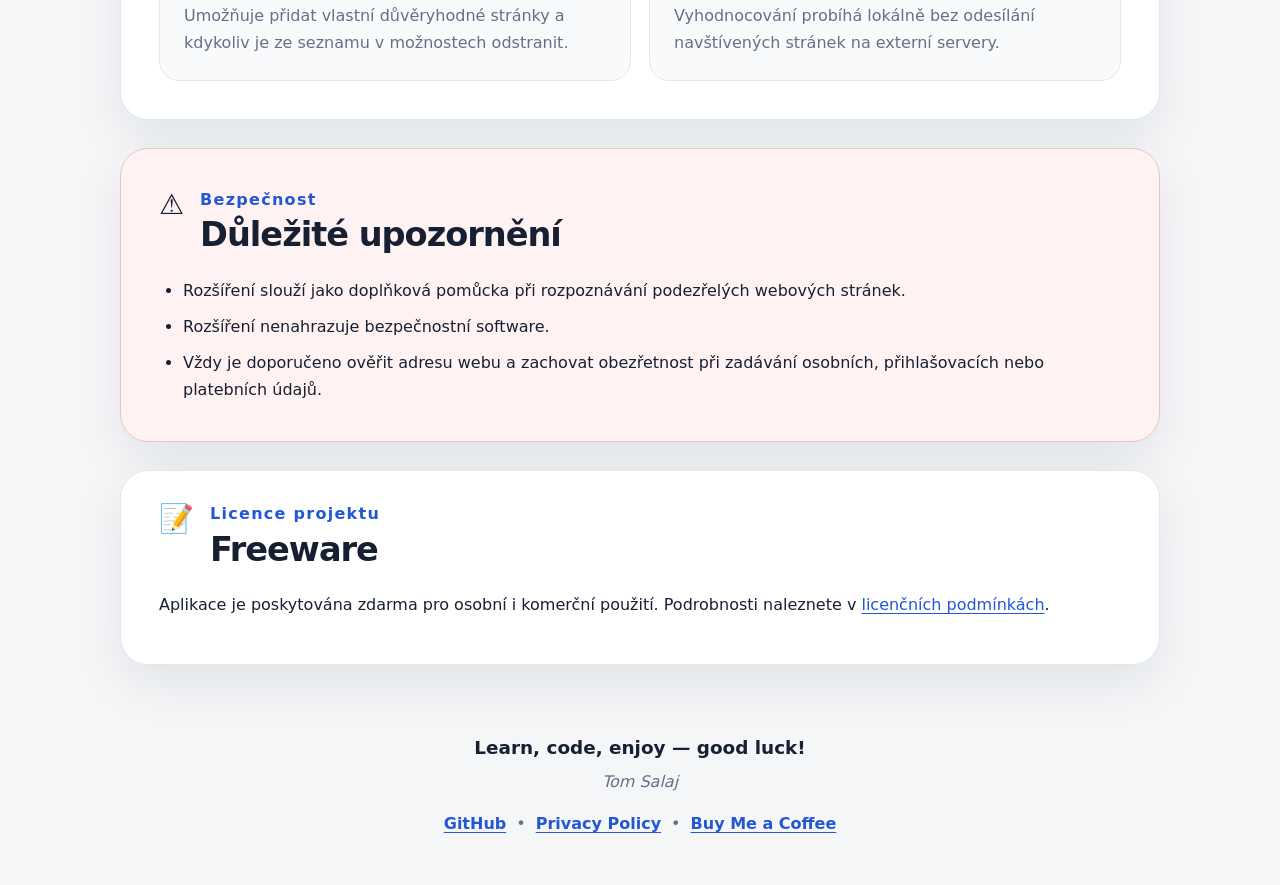
==== commit bb06559b: "Change project license to Freeware in index.html Updated the project license from Apache License 2.0" ====
--- a/docs/index.html
+++ b/docs/index.html
@@ -156,11 +156,11 @@
 </span>
 <div>
 <p class="section-label">Licence projektu
-</p><h2>Apache License 2.0</h2>
+</p><h2>Freeware</h2>
 </div>
 </div>
-<p> Projekt je zveřejněn pod licencí
-<a href="https://github.com/tom591/site-identity/blob/main/LICENSE" target="_blank" rel="noopener noreferrer" >Apache License 2.0</a>.
+<p>
+Aplikace je poskytována zdarma pro osobní i komerční použití. Podrobnosti naleznete v <a href="https://github.com/tom591/site-identity/blob/main/LICENSE" target="_blank" rel="noopener noreferrer" >licenčních podmínkách</a>.
 </p>
 </section>
 <!-- Závěr -->
